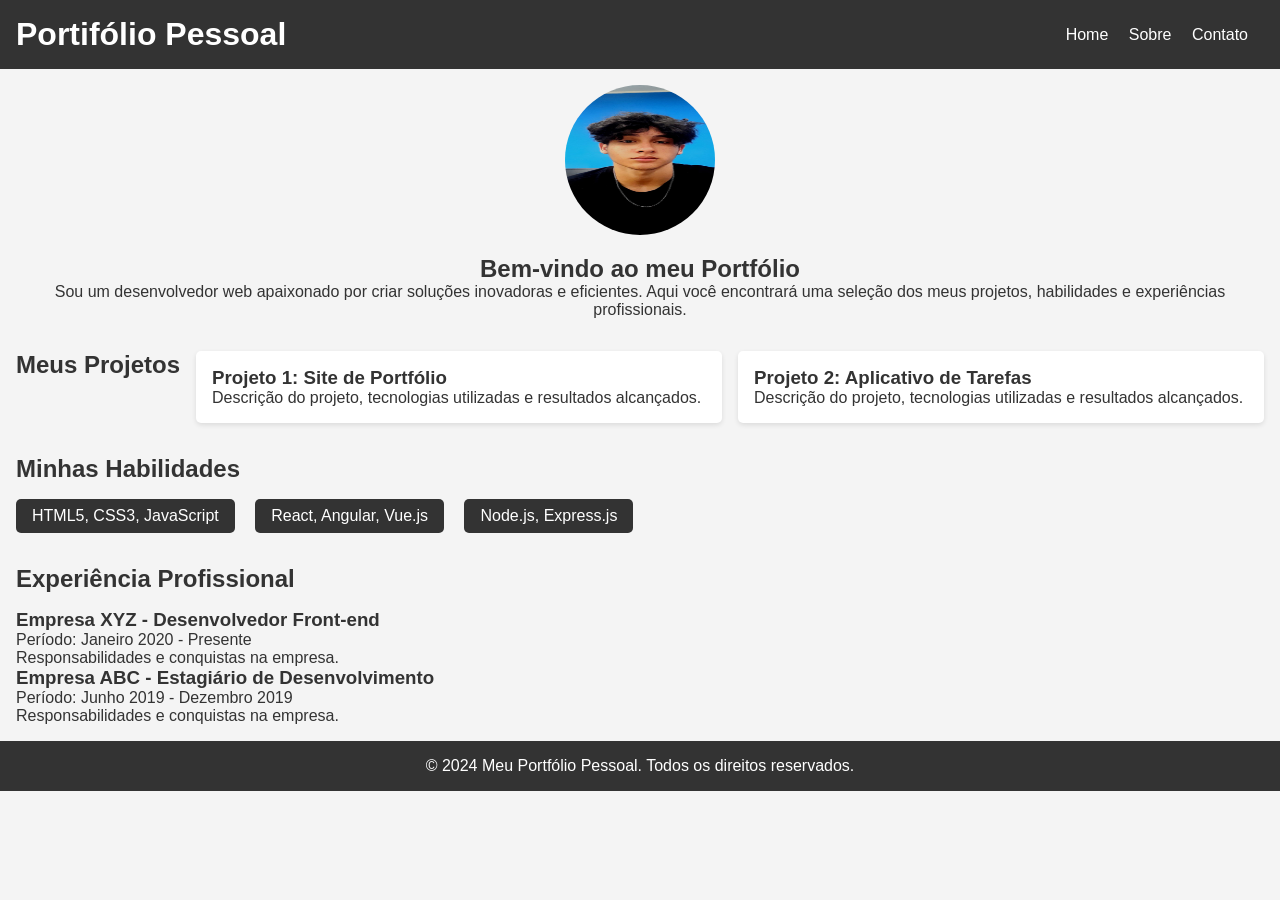
==== html/portfolp.html @ 8ee8bf92 "Initial commit" ====
<!DOCTYPE html>
<html lang="pt-br">
<head>
    <meta charset="UTF-8">
    <meta name="viewport" content="width=device-width, initial-scale=1.0">
    <title>Portifólio Pessoal</title>
    <link rel="stylesheet" href="/css/portfolp.css">
</head>
<body>
    <header>
        <h1>Portifólio Pessoal</h1>
        <nav>
            <ul>
                <li><a href="/index.html">Home</a></li>
                <li><a href="/sobre.html">Sobre</a></li>
                <li><a href="/contato.html">Contato</a></li>
            </ul>
        </nav>
    </header>

    <main>
        <section class="introducao">
            <img src="/media/imgs/perfil1.jpeg" alt="Professional profile photo of a developer in a modern office environment, presenting a confident and approachable demeanor">
            <h2>Bem-vindo ao meu Portfólio</h2>
            <p>Sou um desenvolvedor web apaixonado por criar soluções inovadoras e eficientes. Aqui você encontrará uma seleção dos meus projetos, habilidades e experiências profissionais.</p>
        </section>
        <section class="projetos">
            <h2>Meus Projetos</h2>
            <div class="projeto">
                <h3>Projeto 1: Site de Portfólio</h3>
                <p>Descrição do projeto, tecnologias utilizadas e resultados alcançados.</p>
            </div>
            <div class="projeto">
                <h3>Projeto 2: Aplicativo de Tarefas</h3>
                <p>Descrição do projeto, tecnologias utilizadas e resultados alcançados.</p>
            </div>
            <!-- Adicione mais projetos conforme necessário -->
        </section>

        <section class="habilidades">
            <h2>Minhas Habilidades</h2>
            <ul>
                <li>HTML5, CSS3, JavaScript</li>
                <li>React, Angular, Vue.js</li>
                <li>Node.js, Express.js</li>
                <!-- Adicione mais habilidades conforme necessário -->
            </ul>
        </section>

        <section class="experiencia">
            <h2>Experiência Profissional</h2>
            <div class="experiencia-item">
                <h3>Empresa XYZ - Desenvolvedor Front-end</h3>
                <p>Período: Janeiro 2020 - Presente</p>
                <p>Responsabilidades e conquistas na empresa.</p>
            </div>
            <div class="experiencia-item">
                <h3>Empresa ABC - Estagiário de Desenvolvimento</h3>
                <p>Período: Junho 2019 - Dezembro 2019</p>
                <p>Responsabilidades e conquistas na empresa.</p>

            <!-- Adicione mais experiências conforme necessário -->
        </section>
    </main>

    <footer>
        <p>&copy; 2024 Meu Portfólio Pessoal. Todos os direitos reservados.</p>
    </footer>
    <script src="/js/portfolp.js"></script>
</body>
</html>
---- css/portfolp.css ----
*{
    margin: 0;
    padding: 0;
    box-sizing: border-box;
    font-family: Arial, sans-serif;
}

body {
    background-color: #f4f4f4;
    color: #333;
}

/* Header */

header {
    background-color: #333;
    color: #fff;
    padding: 1rem;
    display: flex;
    justify-content: space-between;
    align-items: center;
}

header h1 {
    margin: 0;
}

nav ul {
    list-style: none;
    padding: 0;
}

nav ul li {
    display: inline;
    margin-right: 1rem;
}

nav ul li a {
    color: #fff;
    text-decoration: none;
}

nav ul li a:hover {
    text-decoration: underline;
}

/* Main Content */

main {
    padding: 1rem;
}

footer {
    background-color: #333;
    color: #fff;
    text-align: center;
    padding: 1rem;
}

main .introducao {
    text-align: center;
    margin-bottom: 2rem;
}

main .introducao img {
    width: 150px;
    height: 150px;
    border-radius: 50%;
    margin-bottom: 1rem;
}

main .projetos {
    display: flex;
    flex-wrap: wrap;
    gap: 1rem;
}

main .projetos .projeto {
    background-color: #fff;
    padding: 1rem;
    border-radius: 5px;
    box-shadow: 0 2px 5px rgba(0, 0, 0, 0.1);
    flex: 1 1 calc(33.333% - 2rem);
}

main .projetos .projeto h3 {
    margin-top: 0;
}

main .projetos .projeto p {
    margin-bottom: 0;
}

main .projetos .projeto a {
    display: inline-block;
    margin-top: 1rem;
    color: #333;
    text-decoration: none;
    border: 1px solid #333;
    padding: 0.5rem 1rem;
    border-radius: 5px;
}

main .projetos .projeto a:hover {
    background-color: #333;
    color: #fff;
}

.habilidades {
    margin-top: 2rem;
}

.habilidades h2 {
    margin-bottom: 1rem;
}

.habilidades ul {
    list-style: none;
    padding: 0;
}

.habilidades ul li {
    display: inline-block;
    margin-right: 1rem;
    background-color: #333;
    color: #fff;
    padding: 0.5rem 1rem;
    border-radius: 5px;
}

.habilidades ul li:hover {
    background-color: #555;
}

.experiencia {
    margin-top: 2rem;
}

.experiencia h2 {
    margin-bottom: 1rem;
}
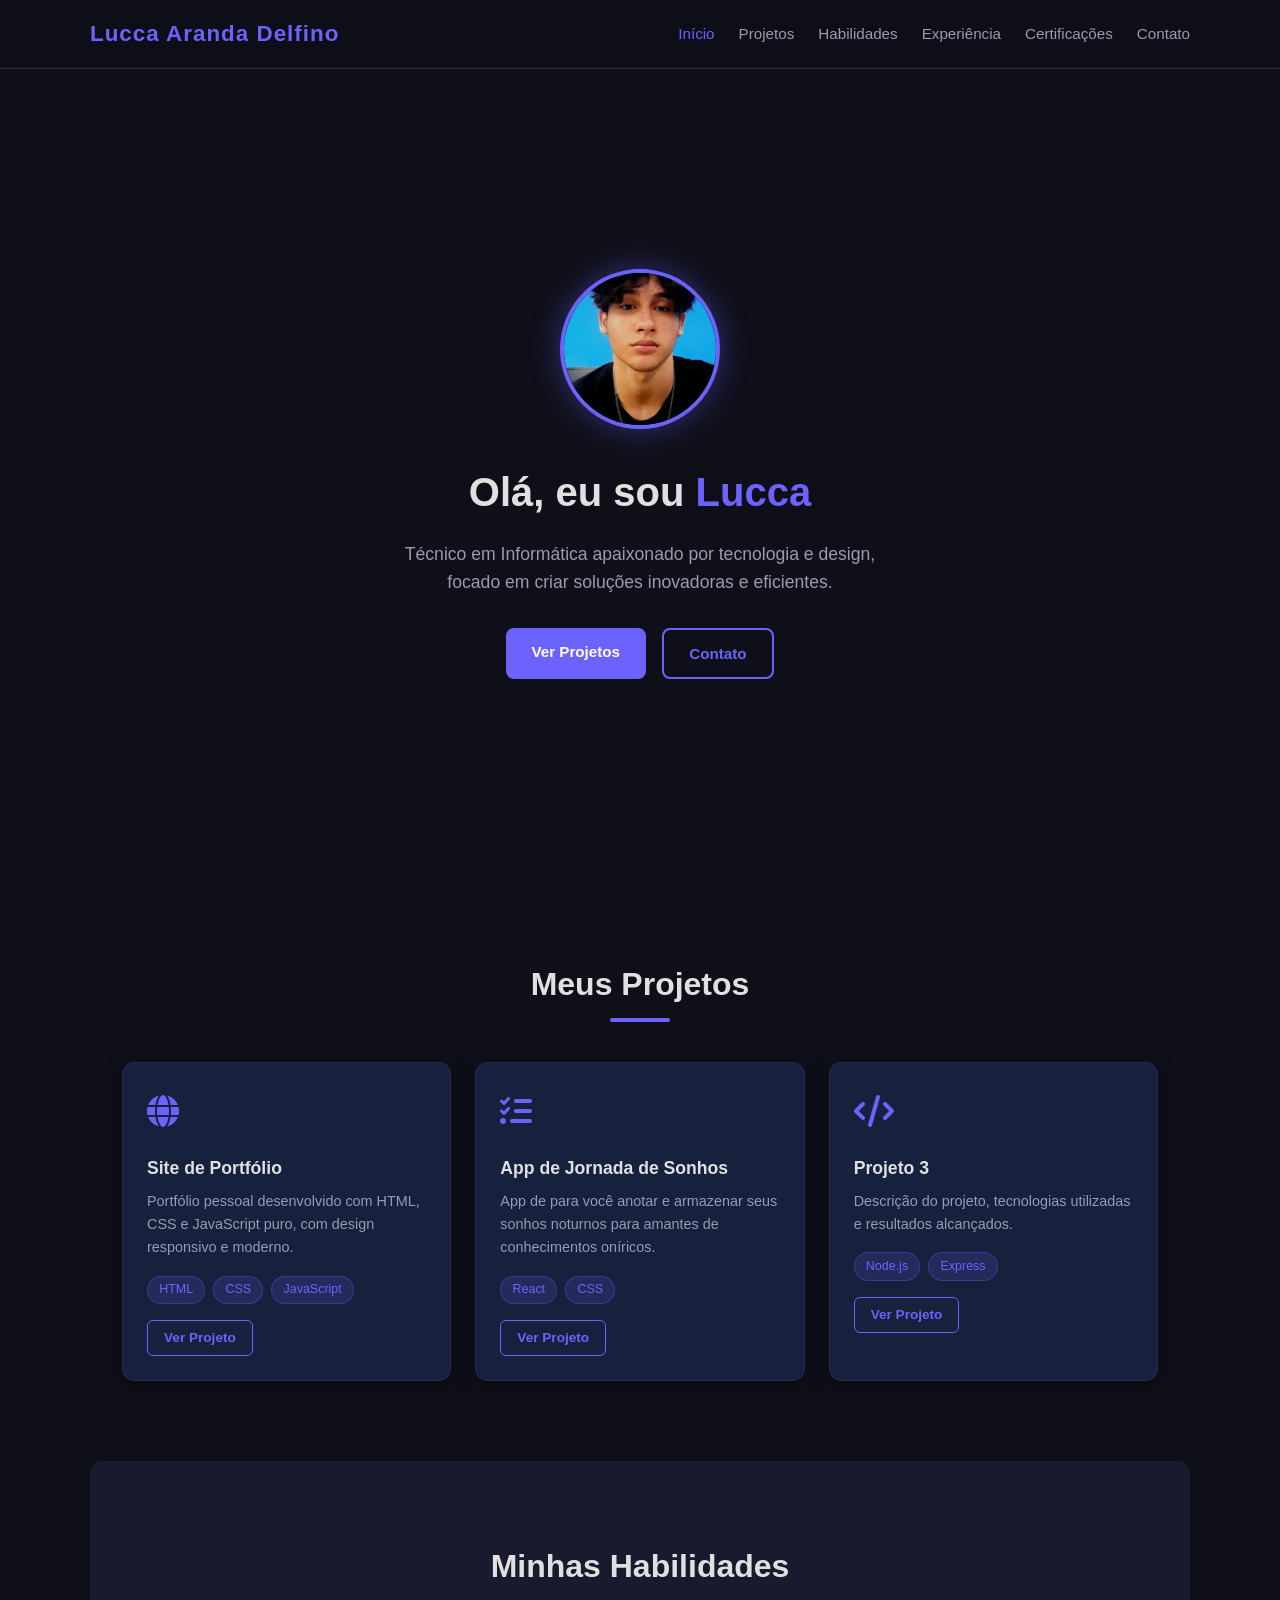
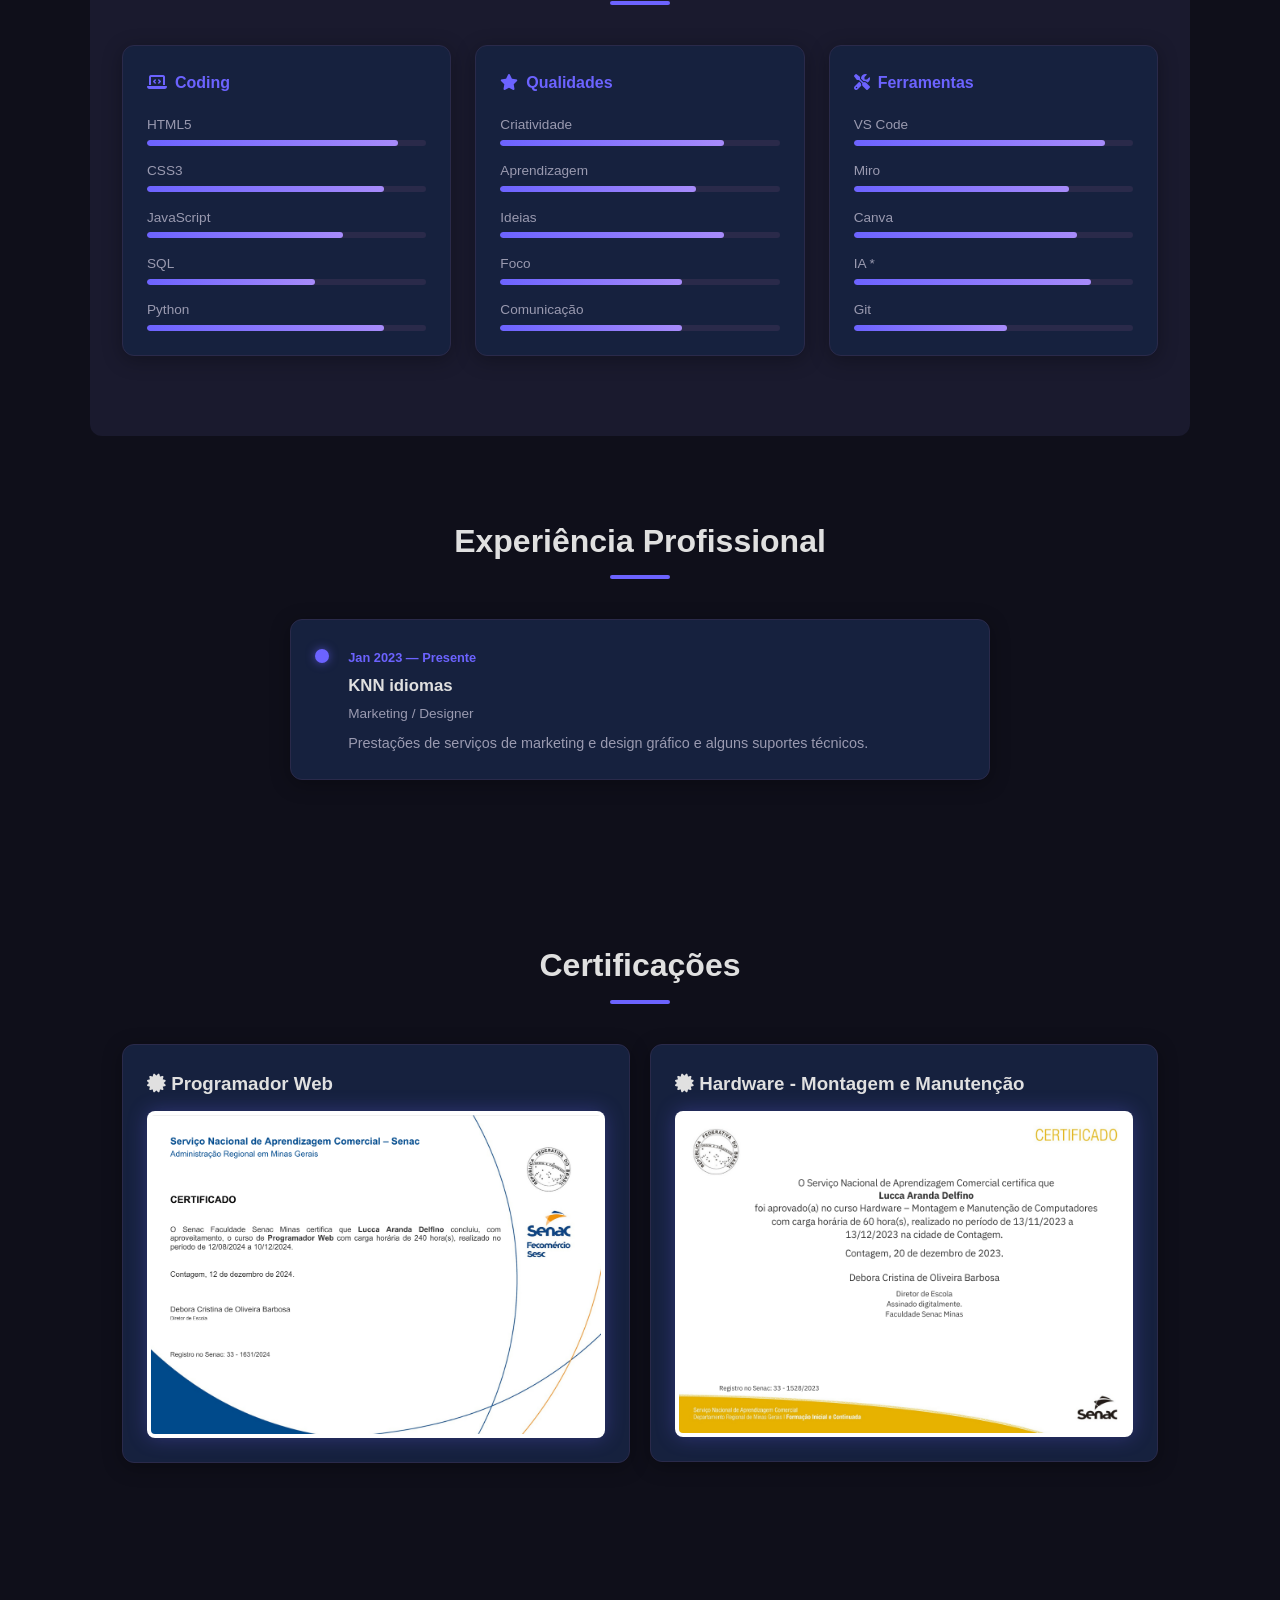
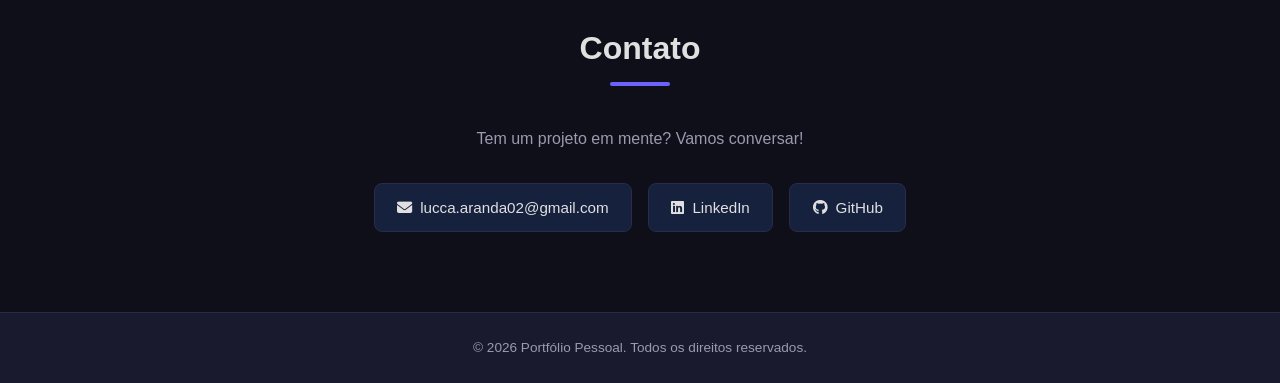
==== commit 5b1322ab: "Atualiza portfolio, certificados e README" ====
--- a/html/portfolp.html
+++ b/html/portfolp.html
@@ -3,69 +3,158 @@
 <head>
     <meta charset="UTF-8">
     <meta name="viewport" content="width=device-width, initial-scale=1.0">
-    <title>Portifólio Pessoal</title>
-    <link rel="stylesheet" href="/css/portfolp.css">
+    <title>Portfólio Pessoal</title>
+    <link rel="stylesheet" href="../css/portfolp.css">
+    <link rel="stylesheet" href="https://cdnjs.cloudflare.com/ajax/libs/font-awesome/6.5.0/css/all.min.css">
 </head>
 <body>
     <header>
-        <h1>Portifólio Pessoal</h1>
-        <nav>
-            <ul>
-                <li><a href="/index.html">Home</a></li>
-                <li><a href="/sobre.html">Sobre</a></li>
-                <li><a href="/contato.html">Contato</a></li>
-            </ul>
-        </nav>
+        <div class="header-inner">
+            <span class="logo">Lucca Aranda Delfino</span>
+            <button class="menu-toggle" aria-label="Abrir menu">
+                <span></span><span></span><span></span>
+            </button>
+            <nav id="nav">
+                <ul>
+                    <li><a href="#inicio">Início</a></li>
+                    <li><a href="#projetos">Projetos</a></li>
+                    <li><a href="#habilidades">Habilidades</a></li>
+                    <li><a href="#experiencia">Experiência</a></li>
+                    <li><a href="#certificacoes">Certificações</a></li>
+                    <li><a href="#contato">Contato</a></li>
+                </ul>
+            </nav>
+        </div>
     </header>
 
     <main>
-        <section class="introducao">
-            <img src="/media/imgs/perfil1.jpeg" alt="Professional profile photo of a developer in a modern office environment, presenting a confident and approachable demeanor">
-            <h2>Bem-vindo ao meu Portfólio</h2>
-            <p>Sou um desenvolvedor web apaixonado por criar soluções inovadoras e eficientes. Aqui você encontrará uma seleção dos meus projetos, habilidades e experiências profissionais.</p>
-        </section>
-        <section class="projetos">
-            <h2>Meus Projetos</h2>
-            <div class="projeto">
-                <h3>Projeto 1: Site de Portfólio</h3>
-                <p>Descrição do projeto, tecnologias utilizadas e resultados alcançados.</p>
+        <section class="introducao" id="inicio">
+            <div class="intro-content">
+                <img src="../media/imgs/perfil1.jpeg" alt="Foto de perfil">
+                <h1>Olá, eu sou <span class="destaque">Lucca</span></h1>
+                <p class="subtitulo">Técnico em Informática apaixonado por tecnologia e design, focado em criar soluções inovadoras e eficientes.</p>
+                <div class="intro-btns">
+                    <a href="#projetos" class="btn btn-primary">Ver Projetos</a>
+                    <a href="#contato" class="btn btn-outline">Contato</a>
+                </div>
             </div>
-            <div class="projeto">
-                <h3>Projeto 2: Aplicativo de Tarefas</h3>
-                <p>Descrição do projeto, tecnologias utilizadas e resultados alcançados.</p>
-            </div>
-            <!-- Adicione mais projetos conforme necessário -->
         </section>
 
-        <section class="habilidades">
-            <h2>Minhas Habilidades</h2>
-            <ul>
-                <li>HTML5, CSS3, JavaScript</li>
-                <li>React, Angular, Vue.js</li>
-                <li>Node.js, Express.js</li>
-                <!-- Adicione mais habilidades conforme necessário -->
-            </ul>
+        <section class="projetos" id="projetos">
+            <h2 class="section-title">Meus Projetos</h2>
+            <div class="projetos-grid">
+                <div class="projeto card">
+                    <div class="projeto-icon"><i class="fas fa-globe"></i></div>
+                    <h3>Site de Portfólio</h3>
+                    <p>Portfólio pessoal desenvolvido com HTML, CSS e JavaScript puro, com design responsivo e moderno.</p>
+                    <div class="projeto-tags">
+                        <span>HTML</span><span>CSS</span><span>JavaScript</span>
+                    </div>
+                    <a href="#" class="btn btn-sm">Ver Projeto</a>
+                </div>
+                <div class="projeto card">
+                    <div class="projeto-icon"><i class="fas fa-tasks"></i></div>
+                    <h3>App de Jornada de Sonhos</h3>
+                    <p>App de para você anotar e armazenar seus sonhos noturnos para amantes de conhecimentos oníricos.</p>
+                    <div class="projeto-tags">
+                        <span>React</span><span>CSS</span>
+                    </div>
+                    <a href="https://3000-i5f0u5xpba576burtj820-b237eb32.sandbox.novita.ai/" class="btn btn-sm">Ver Projeto</a>
+                </div>
+                <div class="projeto card">
+                    <div class="projeto-icon"><i class="fas fa-code"></i></div>
+                    <h3>Projeto 3</h3>
+                    <p>Descrição do projeto, tecnologias utilizadas e resultados alcançados.</p>
+                    <div class="projeto-tags">
+                        <span>Node.js</span><span>Express</span>
+                    </div>
+                    <a href="#" class="btn btn-sm">Ver Projeto</a>
+                </div>
+            </div>
         </section>
 
-        <section class="experiencia">
-            <h2>Experiência Profissional</h2>
-            <div class="experiencia-item">
-                <h3>Empresa XYZ - Desenvolvedor Front-end</h3>
-                <p>Período: Janeiro 2020 - Presente</p>
-                <p>Responsabilidades e conquistas na empresa.</p>
+        <section class="habilidades" id="habilidades">
+            <h2 class="section-title">Minhas Habilidades</h2>
+            <div class="habilidades-grid">
+                <div class="habilidade-grupo card">
+                    <h3><i class="fas fa-laptop-code"></i> Coding</h3>
+                    <ul>
+                        <li><span>HTML5</span><div class="barra"><div class="barra-fill" data-nivel="90"></div></div></li>
+                        <li><span>CSS3</span><div class="barra"><div class="barra-fill" data-nivel="85"></div></div></li>
+                        <li><span>JavaScript</span><div class="barra"><div class="barra-fill" data-nivel="70"></div></div></li>
+                        <li><span>SQL</span><div class="barra"><div class="barra-fill" data-nivel="60"></div></div></li>
+                        <li><span>Python</span><div class="barra"><div class="barra-fill" data-nivel="85"></div></div></li>
+                    </ul>
+                </div>
+                <div class="habilidade-grupo card">
+                    <h3><i class="fas fa-star"></i> Qualidades</h3>
+                    <ul>
+                        <li><span>Criatividade</span><div class="barra"><div class="barra-fill" data-nivel="80"></div></div></li>
+                        <li><span>Aprendizagem</span><div class="barra"><div class="barra-fill" data-nivel="70"></div></div></li>
+                        <li><span>Ideias</span><div class="barra"><div class="barra-fill" data-nivel="80"></div></div></li>
+                        <li><span>Foco</span><div class="barra"><div class="barra-fill" data-nivel="65"></div></div></li>
+                        <li><span>Comunicação</span><div class="barra"><div class="barra-fill" data-nivel="65"></div></div></li>
+                    </ul>
+                </div>
+                <div class="habilidade-grupo card">
+                    <h3><i class="fas fa-tools"></i> Ferramentas</h3>
+                    <ul>
+                        <li><span>VS Code</span><div class="barra"><div class="barra-fill" data-nivel="90"></div></div></li>
+                        <li><span>Miro</span><div class="barra"><div class="barra-fill" data-nivel="77"></div></div></li>
+                        <li><span>Canva</span><div class="barra"><div class="barra-fill" data-nivel="80"></div></div></li>
+                        <li><span>IA *</span><div class="barra"><div class="barra-fill" data-nivel="85"></div></div></li>
+                        <li><span>Git</span><div class="barra"><div class="barra-fill" data-nivel="55"></div></div></li>
+                    </ul>
+                </div>
             </div>
-            <div class="experiencia-item">
-                <h3>Empresa ABC - Estagiário de Desenvolvimento</h3>
-                <p>Período: Junho 2019 - Dezembro 2019</p>
-                <p>Responsabilidades e conquistas na empresa.</p>
+        </section>
 
-            <!-- Adicione mais experiências conforme necessário -->
+        <section class="experiencia" id="experiencia">
+            <h2 class="section-title">Experiência Profissional</h2>
+            <div class="timeline">
+                <div class="timeline-item card">
+                    <div class="timeline-dot"></div>
+                    <div class="timeline-info">
+                        <span class="timeline-periodo">Jan 2023 — Presente</span>
+                        <h3>KNN idiomas</h3>
+                        <p class="timeline-cargo">Marketing / Designer</p>
+                        <p>Prestações de serviços de marketing e design gráfico e alguns suportes técnicos.</p>
+                    </div>
+                </div>
+            </div>
+        </section>
+
+        <section class="certificacoes" id="certificacoes">
+            <h2 class="section-title">Certificações</h2>
+            <div class="certificações-list">
+                <div class="certificação card">
+                    <h3><i class="fas fa-certificate"></i> Programador Web</h3>
+                    <img src="../media/imgs/Program.png" alt="Certificação 1" class="certificacao-img">
+                </div>
+                <div class="certificação card">
+                    <h3><i class="fas fa-certificate"></i> Hardware - Montagem e Manutenção</h3>
+                    <img src="../media/imgs/HS.png" alt="Certificação 2" class="certificacao-img">
+                </div>
+            </div>
+        </section>
+
+        <section class="contato" id="contato">
+            <h2 class="section-title">Contato</h2>
+            <div class="contato-wrapper">
+                <p>Tem um projeto em mente? Vamos conversar!</p>
+                <div class="contato-links">
+                    <a href="https://mail.google.com" class="contato-item"><i class="fas fa-envelope"></i> lucca.aranda02@gmail.com</a>
+                    <a href="https://www.linkedin.com/in/lucca-delfino-66b425368/" target="_blank" class="contato-item"><i class="fab fa-linkedin"></i> LinkedIn</a>
+                    <a href="https://github.com/Lucc131" target="_blank" class="contato-item"><i class="fab fa-github"></i> GitHub</a>
+                </div>
+            </div>
         </section>
     </main>
 
     <footer>
-        <p>&copy; 2024 Meu Portfólio Pessoal. Todos os direitos reservados.</p>
+        <p>&copy; 2026 Portfólio Pessoal. Todos os direitos reservados.</p>
     </footer>
-    <script src="/js/portfolp.js"></script>
+    <script src="../js/portfolp.js"></script>
 </body>
-</html>+</html>
+
--- a/css/portfolp.css
+++ b/css/portfolp.css
@@ -1,141 +1,612 @@
-*{
+* {
     margin: 0;
     padding: 0;
     box-sizing: border-box;
-    font-family: Arial, sans-serif;
+}
+
+:root {
+    --cor-primaria: #6c63ff;
+    --cor-secundaria: #f50057;
+    --cor-bg: #0f0f1a;
+    --cor-bg2: #1a1a2e;
+    --cor-card: #16213e;
+    --cor-texto: #e0e0e0;
+    --cor-texto-suave: #9a9ab0;
+    --cor-borda: #2a2a4a;
+    --raio: 12px;
+    --sombra: 0 4px 20px rgba(0, 0, 0, 0.3);
+}
+
+html {
+    scroll-behavior: smooth;
 }
 
 body {
-    background-color: #f4f4f4;
-    color: #333;
-}
-
-/* Header */
+    background-color: var(--cor-bg);
+    color: var(--cor-texto);
+    font-family: 'Segoe UI', Arial, sans-serif;
+    line-height: 1.6;
+}
+
+/* ===== HEADER ===== */
 
 header {
-    background-color: #333;
-    color: #fff;
-    padding: 1rem;
+    background-color: rgba(15, 15, 26, 0.95);
+    backdrop-filter: blur(10px);
+    border-bottom: 1px solid var(--cor-borda);
+    padding: 1rem 2rem;
+    position: sticky;
+    top: 0;
+    z-index: 100;
+}
+
+.header-inner {
+    max-width: 1100px;
+    margin: 0 auto;
     display: flex;
     justify-content: space-between;
     align-items: center;
 }
 
-header h1 {
-    margin: 0;
+.logo {
+    font-size: 1.4rem;
+    font-weight: 700;
+    color: var(--cor-primaria);
+    letter-spacing: 1px;
 }
 
 nav ul {
     list-style: none;
-    padding: 0;
-}
-
-nav ul li {
-    display: inline;
-    margin-right: 1rem;
+    display: flex;
+    gap: 1.5rem;
 }
 
 nav ul li a {
+    color: var(--cor-texto-suave);
+    text-decoration: none;
+    font-size: 0.95rem;
+    transition: color 0.2s;
+}
+
+nav ul li a:hover,
+nav ul li a.ativo {
+    color: var(--cor-primaria);
+}
+
+.menu-toggle {
+    display: none;
+    flex-direction: column;
+    gap: 5px;
+    background: none;
+    border: none;
+    cursor: pointer;
+    padding: 4px;
+}
+
+.menu-toggle span {
+    display: block;
+    width: 24px;
+    height: 2px;
+    background-color: var(--cor-texto);
+    transition: all 0.3s;
+}
+
+/* ===== MAIN ===== */
+
+main {
+    max-width: 1100px;
+    margin: 0 auto;
+    padding: 0 2rem;
+}
+
+.section-title {
+    font-size: 2rem;
+    font-weight: 700;
+    margin-bottom: 2.5rem;
+    text-align: center;
+    position: relative;
+}
+
+.section-title::after {
+    content: '';
+    display: block;
+    width: 60px;
+    height: 4px;
+    background: var(--cor-primaria);
+    border-radius: 2px;
+    margin: 0.5rem auto 0;
+}
+
+/* ===== CARD BASE ===== */
+
+.card {
+    background-color: var(--cor-card);
+    border: 1px solid var(--cor-borda);
+    border-radius: var(--raio);
+    padding: 1.5rem;
+    box-shadow: var(--sombra);
+    transition: transform 0.25s, box-shadow 0.25s;
+}
+
+.card:hover {
+    transform: translateY(-4px);
+    box-shadow: 0 8px 30px rgba(108, 99, 255, 0.2);
+}
+
+/* ===== BOTÕES ===== */
+
+.btn {
+    display: inline-block;
+    padding: 0.7rem 1.6rem;
+    border-radius: 8px;
+    font-weight: 600;
+    text-decoration: none;
+    transition: all 0.25s;
+    font-size: 0.95rem;
+    cursor: pointer;
+    border: none;
+}
+
+.btn-primary {
+    background-color: var(--cor-primaria);
     color: #fff;
+}
+
+.btn-primary:hover {
+    background-color: #5750e0;
+}
+
+.btn-outline {
+    background: transparent;
+    color: var(--cor-primaria);
+    border: 2px solid var(--cor-primaria);
+}
+
+.btn-outline:hover {
+    background-color: var(--cor-primaria);
+    color: #fff;
+}
+
+.btn-sm {
+    padding: 0.4rem 1rem;
+    font-size: 0.85rem;
+    background-color: transparent;
+    color: var(--cor-primaria);
+    border: 1px solid var(--cor-primaria);
+    border-radius: 6px;
+    margin-top: 1rem;
+}
+
+.btn-sm:hover {
+    background-color: var(--cor-primaria);
+    color: #fff;
+}
+
+/* ===== INTRODUÇÃO ===== */
+
+.introducao {
+    min-height: 90vh;
+    display: flex;
+    align-items: center;
+    justify-content: center;
+    padding: 4rem 0;
+}
+
+.intro-content {
+    text-align: center;
+    animation: fadeInUp 0.8s ease;
+}
+
+.intro-content img {
+    width: 160px;
+    height: 160px;
+    border-radius: 50%;
+    object-fit: cover;
+    border: 4px solid var(--cor-primaria);
+    margin-bottom: 1.5rem;
+    box-shadow: 0 0 30px rgba(108, 99, 255, 0.4);
+}
+
+.intro-content h1 {
+    font-size: 2.5rem;
+    margin-bottom: 1rem;
+}
+
+.destaque {
+    color: var(--cor-primaria);
+}
+
+.subtitulo {
+    font-size: 1.1rem;
+    color: var(--cor-texto-suave);
+    max-width: 500px;
+    margin: 0 auto 2rem;
+}
+
+.intro-btns {
+    display: flex;
+    gap: 1rem;
+    justify-content: center;
+    flex-wrap: wrap;
+}
+
+/* ===== PROJETOS ===== */
+
+.projetos {
+    padding: 5rem 0;
+}
+
+.projetos-grid {
+    display: grid;
+    grid-template-columns: repeat(auto-fit, minmax(280px, 1fr));
+    gap: 1.5rem;
+}
+
+.projeto-icon {
+    font-size: 2rem;
+    color: var(--cor-primaria);
+    margin-bottom: 1rem;
+}
+
+.projeto h3 {
+    margin-bottom: 0.5rem;
+    font-size: 1.1rem;
+}
+
+.projeto p {
+    color: var(--cor-texto-suave);
+    font-size: 0.9rem;
+}
+
+.projeto-tags {
+    display: flex;
+    flex-wrap: wrap;
+    gap: 0.5rem;
+    margin-top: 1rem;
+}
+
+.projeto-tags span {
+    background-color: rgba(108, 99, 255, 0.15);
+    color: var(--cor-primaria);
+    border: 1px solid rgba(108, 99, 255, 0.3);
+    padding: 0.2rem 0.7rem;
+    border-radius: 20px;
+    font-size: 0.78rem;
+}
+
+/* ===== HABILIDADES ===== */
+
+.habilidades {
+    padding: 5rem 0;
+    background-color: var(--cor-bg2);
+    border-radius: var(--raio);
+    padding-left: 2rem;
+    padding-right: 2rem;
+    margin: 0 -2rem;
+}
+
+.habilidades-grid {
+    display: grid;
+    grid-template-columns: repeat(auto-fit, minmax(260px, 1fr));
+    gap: 1.5rem;
+}
+
+.habilidade-grupo h3 {
+    margin-bottom: 1.2rem;
+    color: var(--cor-primaria);
+    font-size: 1rem;
+    display: flex;
+    align-items: center;
+    gap: 0.5rem;
+}
+
+.habilidade-grupo ul {
+    list-style: none;
+    display: flex;
+    flex-direction: column;
+    gap: 0.9rem;
+}
+
+.habilidade-grupo ul li {
+    display: flex;
+    flex-direction: column;
+    gap: 4px;
+}
+
+.habilidade-grupo ul li span {
+    font-size: 0.85rem;
+    color: var(--cor-texto-suave);
+}
+
+.barra {
+    background-color: var(--cor-borda);
+    border-radius: 20px;
+    height: 6px;
+    overflow: hidden;
+}
+
+.barra-fill {
+    height: 100%;
+    background: linear-gradient(90deg, var(--cor-primaria), #a78bfa);
+    border-radius: 20px;
+    width: 0%;
+    transition: width 1.2s ease;
+}
+
+/* ===== EXPERIÊNCIA ===== */
+
+.experiencia {
+    padding: 5rem 0;
+}
+
+.timeline {
+    display: flex;
+    flex-direction: column;
+    gap: 1.5rem;
+    max-width: 700px;
+    margin: 0 auto;
+}
+
+.timeline-item {
+    display: flex;
+    gap: 1.2rem;
+    align-items: flex-start;
+}
+
+.timeline-dot {
+    min-width: 14px;
+    height: 14px;
+    background-color: var(--cor-primaria);
+    border-radius: 50%;
+    margin-top: 5px;
+    box-shadow: 0 0 10px rgba(108, 99, 255, 0.6);
+}
+
+.timeline-periodo {
+    font-size: 0.8rem;
+    color: var(--cor-primaria);
+    font-weight: 600;
+}
+
+.timeline-info h3 {
+    font-size: 1.05rem;
+    margin: 0.2rem 0;
+}
+
+.timeline-cargo {
+    font-size: 0.85rem;
+    color: var(--cor-texto-suave);
+    margin-bottom: 0.5rem;
+}
+
+.timeline-info p:last-child {
+    font-size: 0.9rem;
+    color: var(--cor-texto-suave);
+}
+
+/* ===== CONTATO ===== */
+
+.contato {
+    padding: 5rem 0;
+    text-align: center;
+}
+
+.contato-wrapper p {
+    color: var(--cor-texto-suave);
+    margin-bottom: 2rem;
+    font-size: 1rem;
+}
+
+.contato-links {
+    display: flex;
+    flex-wrap: wrap;
+    justify-content: center;
+    gap: 1rem;
+}
+
+.contato-item {
+    display: flex;
+    align-items: center;
+    gap: 0.5rem;
+    color: var(--cor-texto);
     text-decoration: none;
-}
-
-nav ul li a:hover {
-    text-decoration: underline;
-}
-
-/* Main Content */
-
-main {
+    background-color: var(--cor-card);
+    border: 1px solid var(--cor-borda);
+    padding: 0.7rem 1.4rem;
+    border-radius: 8px;
+    font-size: 0.95rem;
+    transition: all 0.25s;
+}
+
+.contato-item:hover {
+    border-color: var(--cor-primaria);
+    color: var(--cor-primaria);
+    transform: translateY(-2px);
+}
+
+/* ===== FOOTER ===== */
+
+footer {
+    background-color: var(--cor-bg2);
+    border-top: 1px solid var(--cor-borda);
+    text-align: center;
+    padding: 1.5rem;
+    color: var(--cor-texto-suave);
+    font-size: 0.85rem;
+}
+
+/* ===== ANIMAÇÕES ===== */
+
+@keyframes fadeInUp {
+    from {
+        opacity: 0;
+        transform: translateY(30px);
+    }
+    to {
+        opacity: 1;
+        transform: translateY(0);
+    }
+}
+
+.fade-in {
+    opacity: 0;
+    transform: translateY(20px);
+    transition: opacity 0.6s ease, transform 0.6s ease;
+}
+
+.fade-in.visivel {
+    opacity: 1;
+    transform: translateY(0);
+}
+
+/* ===== RESPONSIVIDADE ===== */
+
+@media (max-width: 768px) {
+    header {
+        padding: 1rem;
+    }
+
+    .menu-toggle {
+        display: flex;
+    }
+
+    nav {
+        display: none;
+        position: absolute;
+        top: 100%;
+        left: 0;
+        right: 0;
+        background-color: var(--cor-bg2);
+        border-top: 1px solid var(--cor-borda);
+        padding: 1rem 2rem;
+    }
+
+    nav.aberto {
+        display: block;
+    }
+
+    nav ul {
+        flex-direction: column;
+        gap: 1rem;
+    }
+
+    .intro-content h1 {
+        font-size: 1.8rem;
+    }
+
+    main {
+        padding: 0 1rem;
+    }
+
+    .habilidades {
+        margin: 0 -1rem;
+        padding-left: 1rem;
+        padding-right: 1rem;
+    }
+
+    .projetos-grid,
+    .habilidades-grid {
+        grid-template-columns: 1fr;
+    }
+
+    .section-title {
+        font-size: 1.6rem;
+    }
+}
+
+.certificacao {
+    background-color: var(--cor-card);
+    border: 1px solid var(--cor-borda);
+    border-radius: var(--raio);
+    padding: 1.5rem;
+    box-shadow: var(--sombra);
+    transition: transform 0.25s, box-shadow 0.25s;
+}
+.certificacao:hover {
+    transform: translateY(-4px);
+    box-shadow: 0 8px 30px rgba(108, 99, 255, 0.2);
+}
+
+
+.certificacao-img {
+    width: 100%;
+    height: auto;
+    border-radius: 8px;
+    margin-top: 0.5rem;
+    box-shadow: 0 0 20px rgba(108, 99, 255, 0.3);
+}
+/* Ajustes de tamanho e espacamento dos certificados */
+.certificacoes {
+    padding: 5rem 0;
+}
+
+#certificacoes > div {
+    display: grid;
+    gap: 1.25rem;
+}
+
+#certificacoes .certificacao {
     padding: 1rem;
 }
 
-footer {
-    background-color: #333;
-    color: #fff;
-    text-align: center;
+#certificacoes .certificacao-img {
+    display: block;
+    width: min(100%, 700px);
+    max-height: 340px;
+    height: auto;
+    object-fit: contain;
+    margin: 0.75rem auto 0;
+    padding: 0.25rem;
+    background-color: #ffffff;
+}
+
+@media (max-width: 768px) {
+    #certificacoes .certificacao-img {
+        max-height: 220px;
+    }
+}
+
+/* Layout em grade para certificados lado a lado */
+#certificacoes > div {
+    grid-template-columns: repeat(2, minmax(0, 1fr));
+    align-items: start;
+}
+
+@media (max-width: 900px) {
+    #certificacoes > div {
+        grid-template-columns: 1fr;
+    }
+}
+
+/* Lightbox dos certificados */
+#certificacoes .certificacao-img {
+    cursor: zoom-in;
+}
+
+.cert-lightbox {
+    position: fixed;
+    inset: 0;
+    display: none;
+    align-items: center;
+    justify-content: center;
+    background: rgba(0, 0, 0, 0.78);
+    z-index: 1000;
     padding: 1rem;
 }
 
-main .introducao {
-    text-align: center;
-    margin-bottom: 2rem;
-}
-
-main .introducao img {
-    width: 150px;
-    height: 150px;
-    border-radius: 50%;
-    margin-bottom: 1rem;
-}
-
-main .projetos {
-    display: flex;
-    flex-wrap: wrap;
-    gap: 1rem;
-}
-
-main .projetos .projeto {
-    background-color: #fff;
-    padding: 1rem;
-    border-radius: 5px;
-    box-shadow: 0 2px 5px rgba(0, 0, 0, 0.1);
-    flex: 1 1 calc(33.333% - 2rem);
-}
-
-main .projetos .projeto h3 {
-    margin-top: 0;
-}
-
-main .projetos .projeto p {
-    margin-bottom: 0;
-}
-
-main .projetos .projeto a {
-    display: inline-block;
-    margin-top: 1rem;
-    color: #333;
-    text-decoration: none;
-    border: 1px solid #333;
-    padding: 0.5rem 1rem;
-    border-radius: 5px;
-}
-
-main .projetos .projeto a:hover {
-    background-color: #333;
-    color: #fff;
-}
-
-.habilidades {
-    margin-top: 2rem;
-}
-
-.habilidades h2 {
-    margin-bottom: 1rem;
-}
-
-.habilidades ul {
-    list-style: none;
-    padding: 0;
-}
-
-.habilidades ul li {
-    display: inline-block;
-    margin-right: 1rem;
-    background-color: #333;
-    color: #fff;
-    padding: 0.5rem 1rem;
-    border-radius: 5px;
-}
-
-.habilidades ul li:hover {
-    background-color: #555;
-}
-
-.experiencia {
-    margin-top: 2rem;
-}
-
-.experiencia h2 {
-    margin-bottom: 1rem;
-}
+.cert-lightbox.aberto {
+    display: flex;
+}
+
+.cert-lightbox img {
+    max-width: min(92vw, 1200px);
+    max-height: 90vh;
+    width: auto;
+    height: auto;
+    border-radius: 10px;
+    box-shadow: 0 18px 48px rgba(0, 0, 0, 0.45);
+}
+
+body.lightbox-open {
+    overflow: hidden;
+}
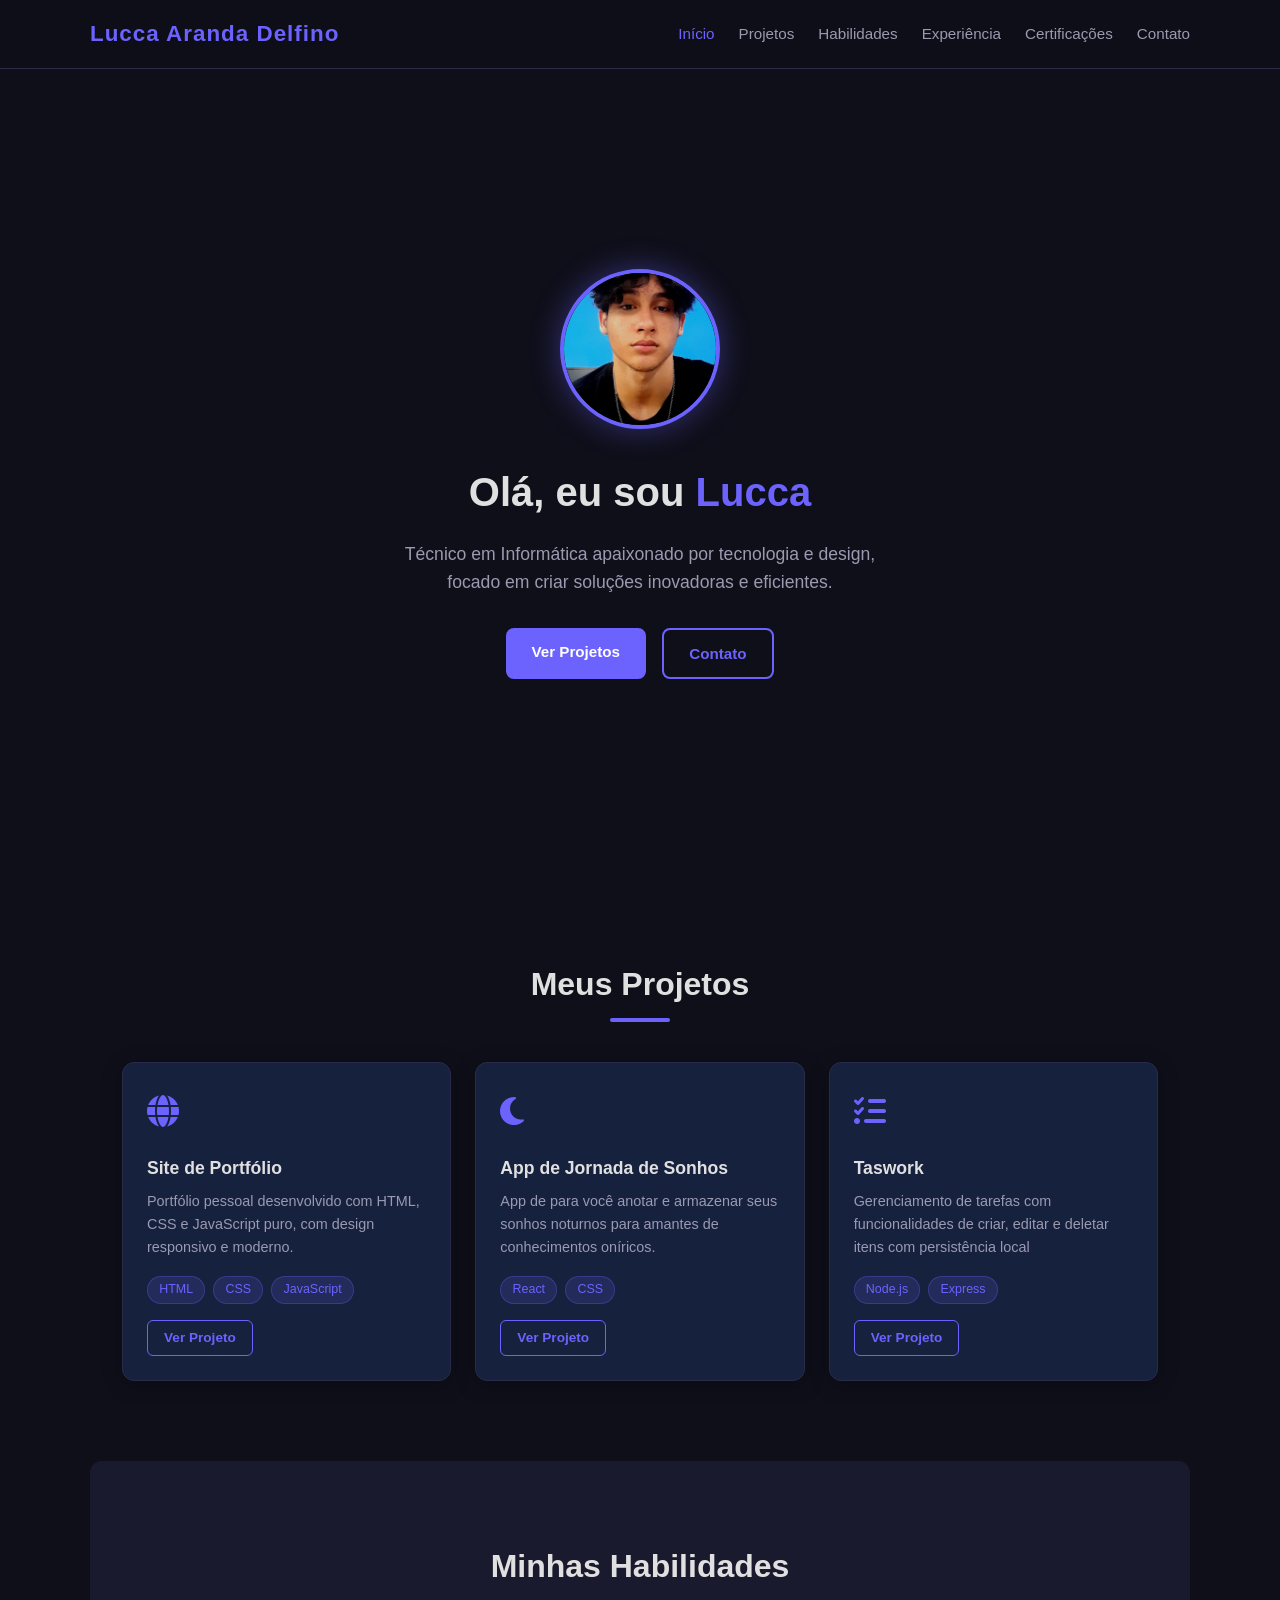
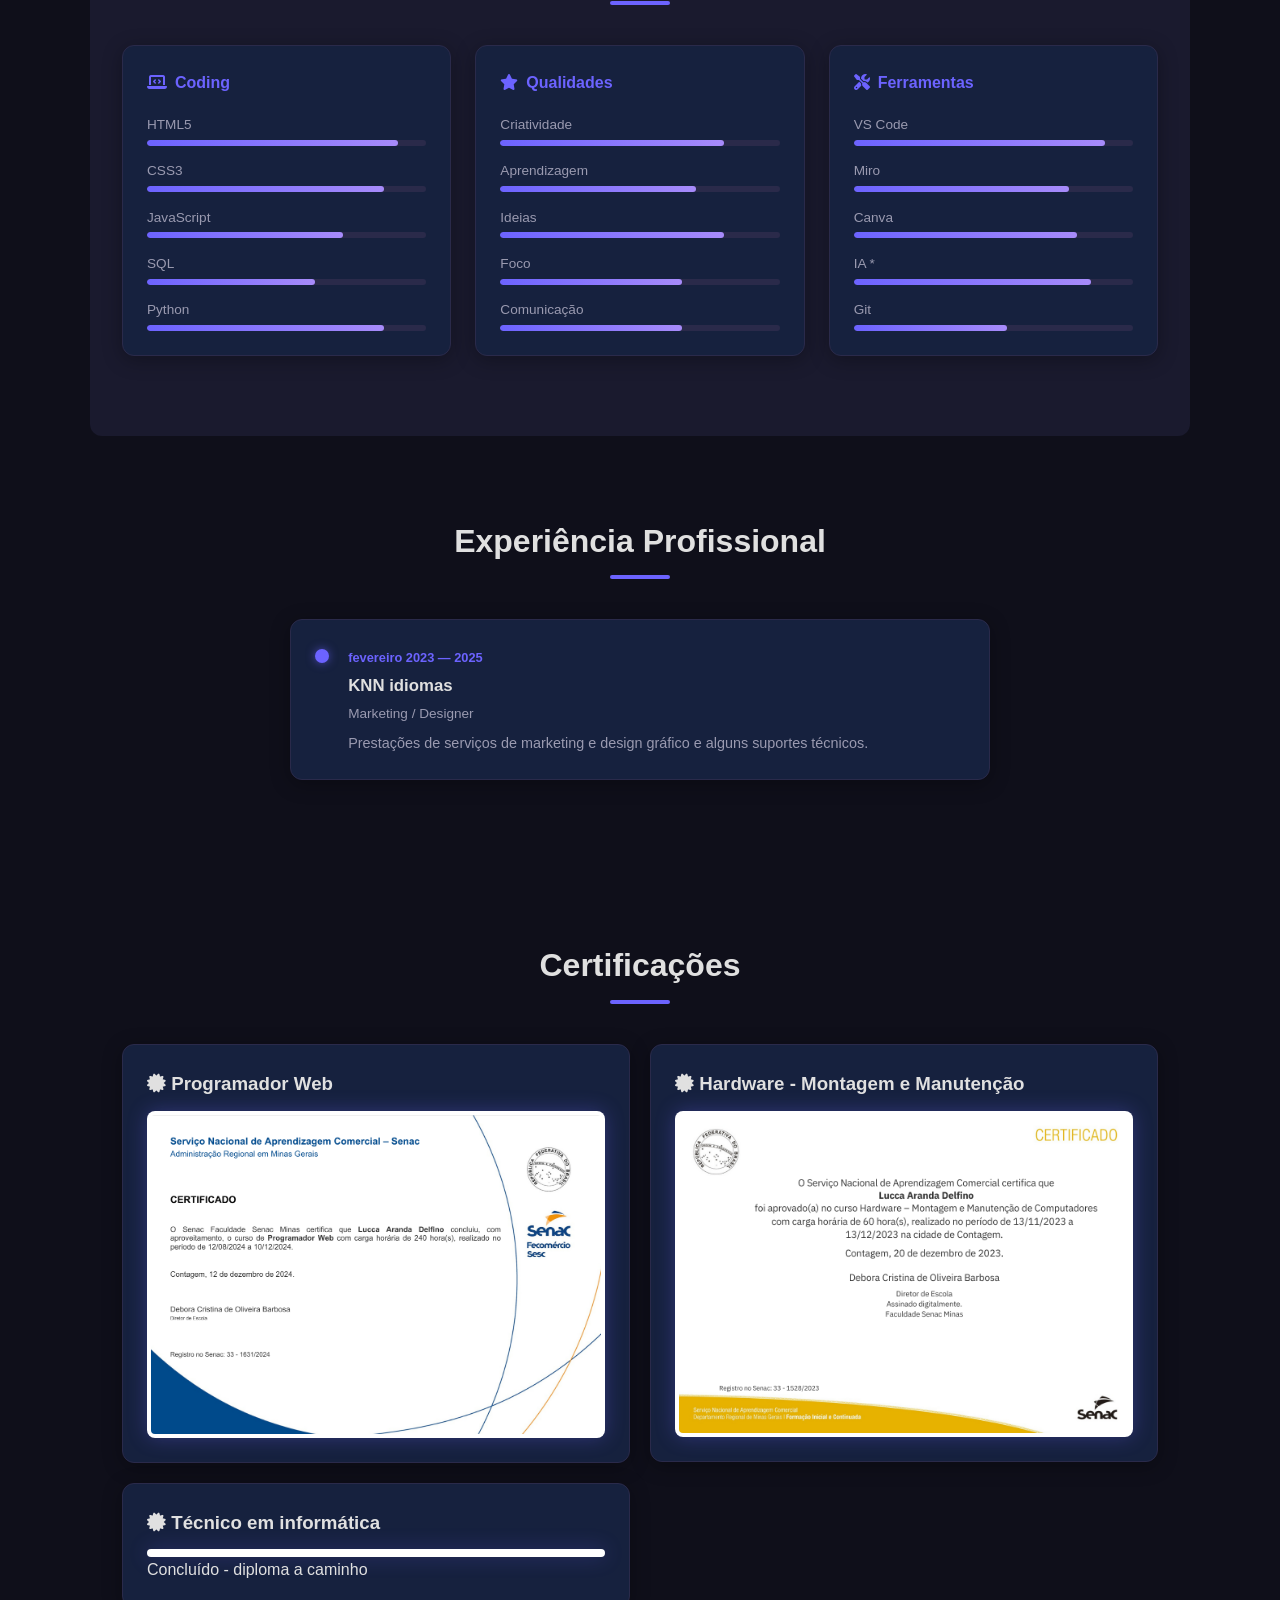
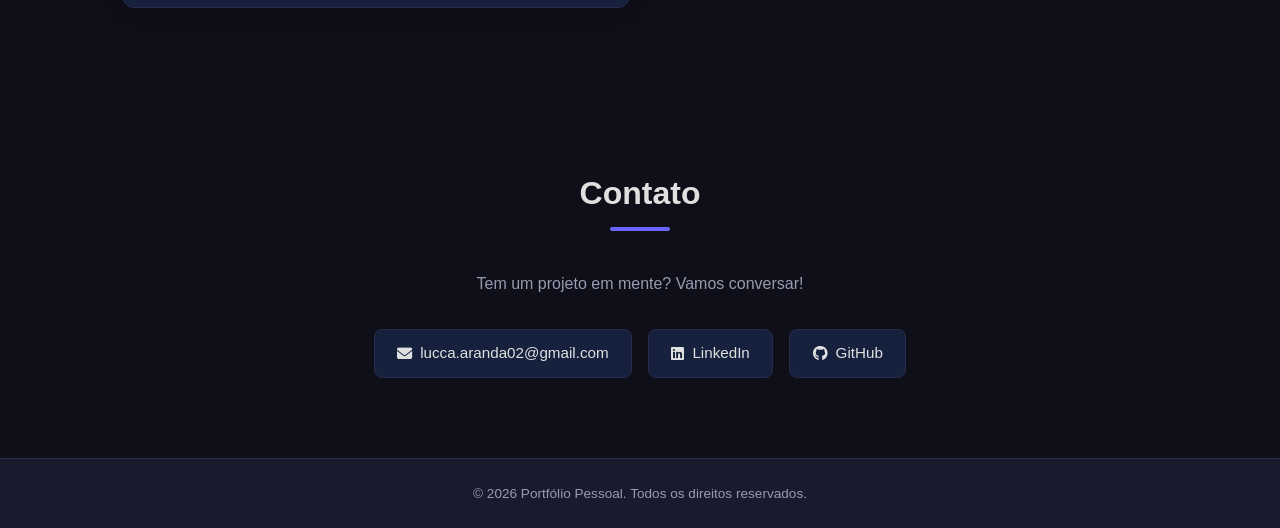
==== commit 6936dfce: "Projeto que tava faltando" ====
--- a/html/portfolp.html
+++ b/html/portfolp.html
@@ -1,4 +1,4 @@
-<!DOCTYPE html>
+﻿<!DOCTYPE html>
 <html lang="pt-br">
 <head>
     <meta charset="UTF-8">
@@ -53,7 +53,7 @@
                     <a href="#" class="btn btn-sm">Ver Projeto</a>
                 </div>
                 <div class="projeto card">
-                    <div class="projeto-icon"><i class="fas fa-tasks"></i></div>
+                    <div class="projeto-icon"><i class="fas fa-moon"></i></div>
                     <h3>App de Jornada de Sonhos</h3>
                     <p>App de para você anotar e armazenar seus sonhos noturnos para amantes de conhecimentos oníricos.</p>
                     <div class="projeto-tags">
@@ -62,13 +62,13 @@
                     <a href="https://3000-i5f0u5xpba576burtj820-b237eb32.sandbox.novita.ai/" class="btn btn-sm">Ver Projeto</a>
                 </div>
                 <div class="projeto card">
-                    <div class="projeto-icon"><i class="fas fa-code"></i></div>
-                    <h3>Projeto 3</h3>
-                    <p>Descrição do projeto, tecnologias utilizadas e resultados alcançados.</p>
+                    <div class="projeto-icon"><i class="fas fa-tasks"></i></div>
+                    <h3>Taswork</h3>
+                    <p>Gerenciamento de tarefas com funcionalidades de criar, editar e deletar itens com persistência local</p>
                     <div class="projeto-tags">
                         <span>Node.js</span><span>Express</span>
                     </div>
-                    <a href="#" class="btn btn-sm">Ver Projeto</a>
+                    <a href="https://lucc131.github.io/taswork/" class="btn btn-sm">Ver Projeto</a>
                 </div>
             </div>
         </section>
@@ -115,7 +115,7 @@
                 <div class="timeline-item card">
                     <div class="timeline-dot"></div>
                     <div class="timeline-info">
-                        <span class="timeline-periodo">Jan 2023 — Presente</span>
+                        <span class="timeline-periodo">fevereiro 2023 — 2025</span>
                         <h3>KNN idiomas</h3>
                         <p class="timeline-cargo">Marketing / Designer</p>
                         <p>Prestações de serviços de marketing e design gráfico e alguns suportes técnicos.</p>
@@ -134,6 +134,11 @@
                 <div class="certificação card">
                     <h3><i class="fas fa-certificate"></i> Hardware - Montagem e Manutenção</h3>
                     <img src="../media/imgs/HS.png" alt="Certificação 2" class="certificacao-img">
+                </div>
+                <div class="certificação card">
+                    <h3><i class="fas fa-certificate"></i> <b></b> Técnico em informática</h3>
+                    <img src="../media/imgs/Diploma.png" alt="" class="certificacao-img">
+                    <p>Concluído - diploma a caminho</p>
                 </div>
             </div>
         </section>
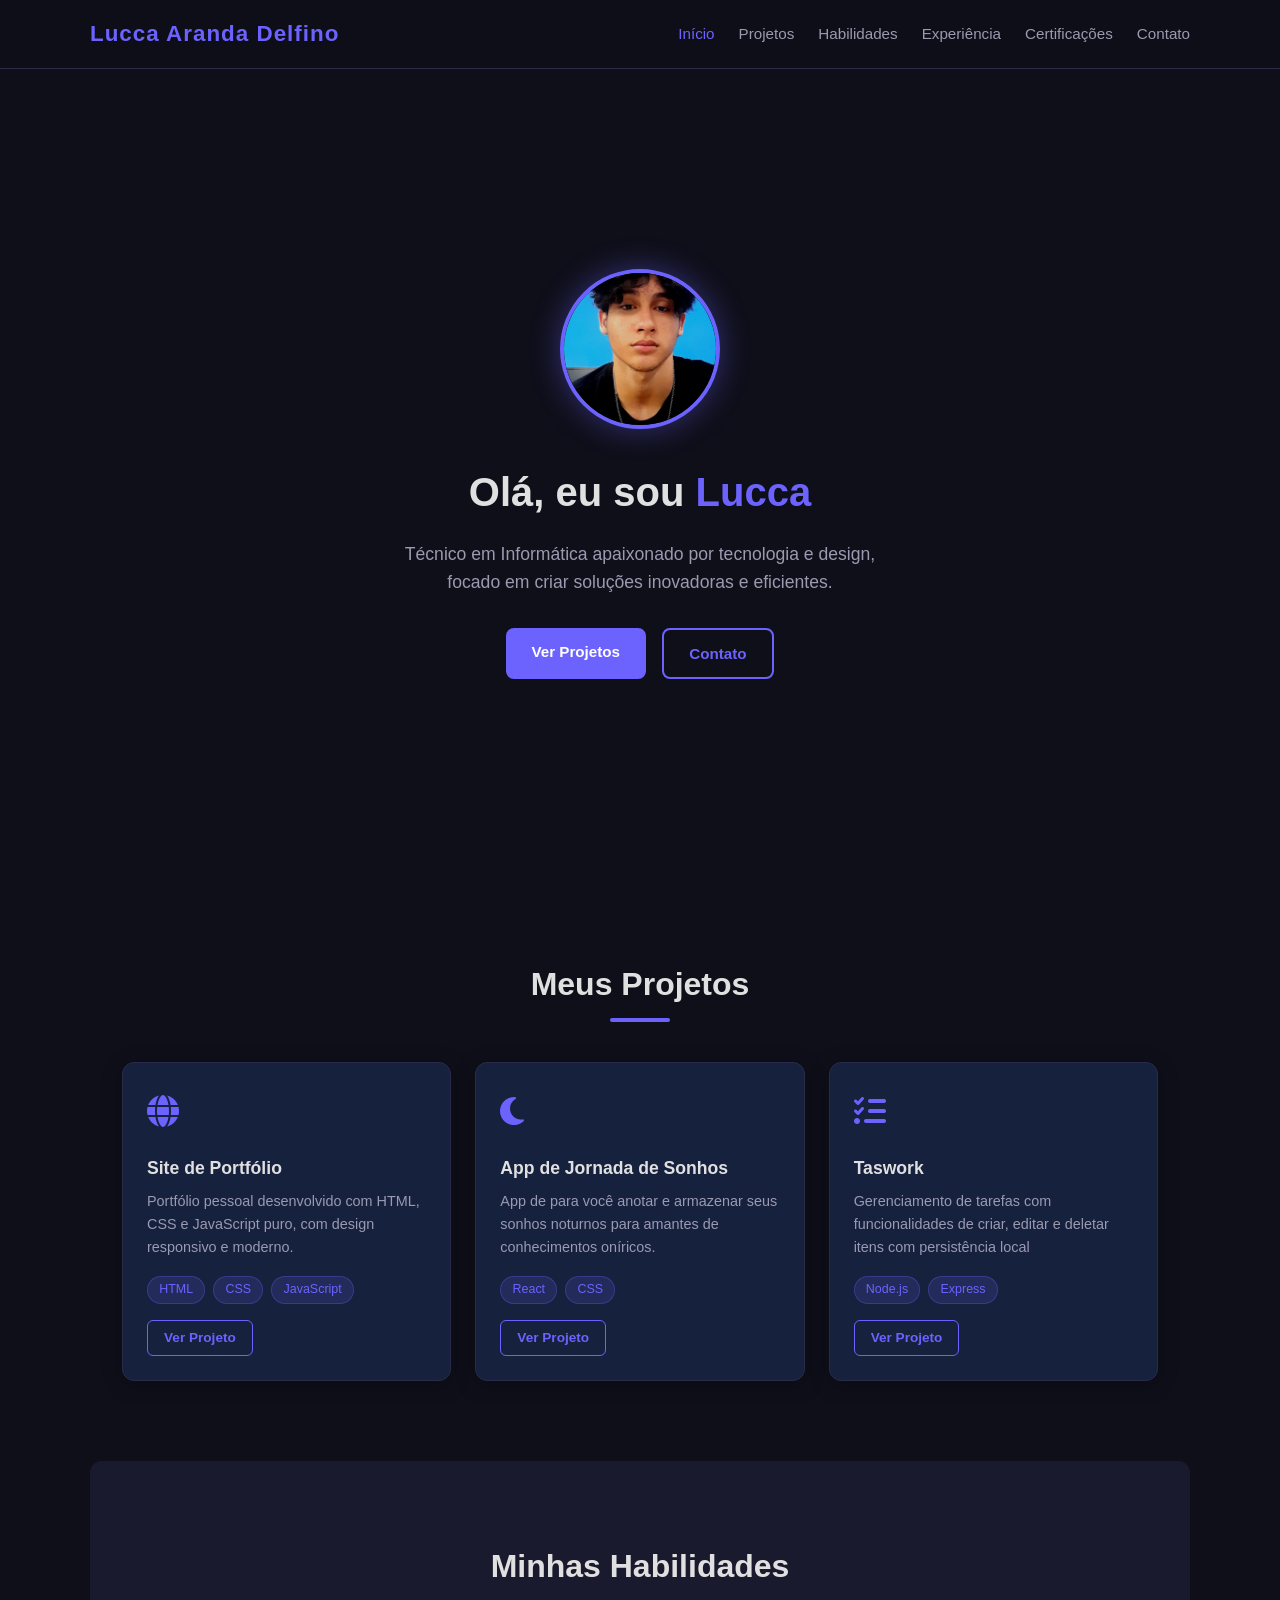
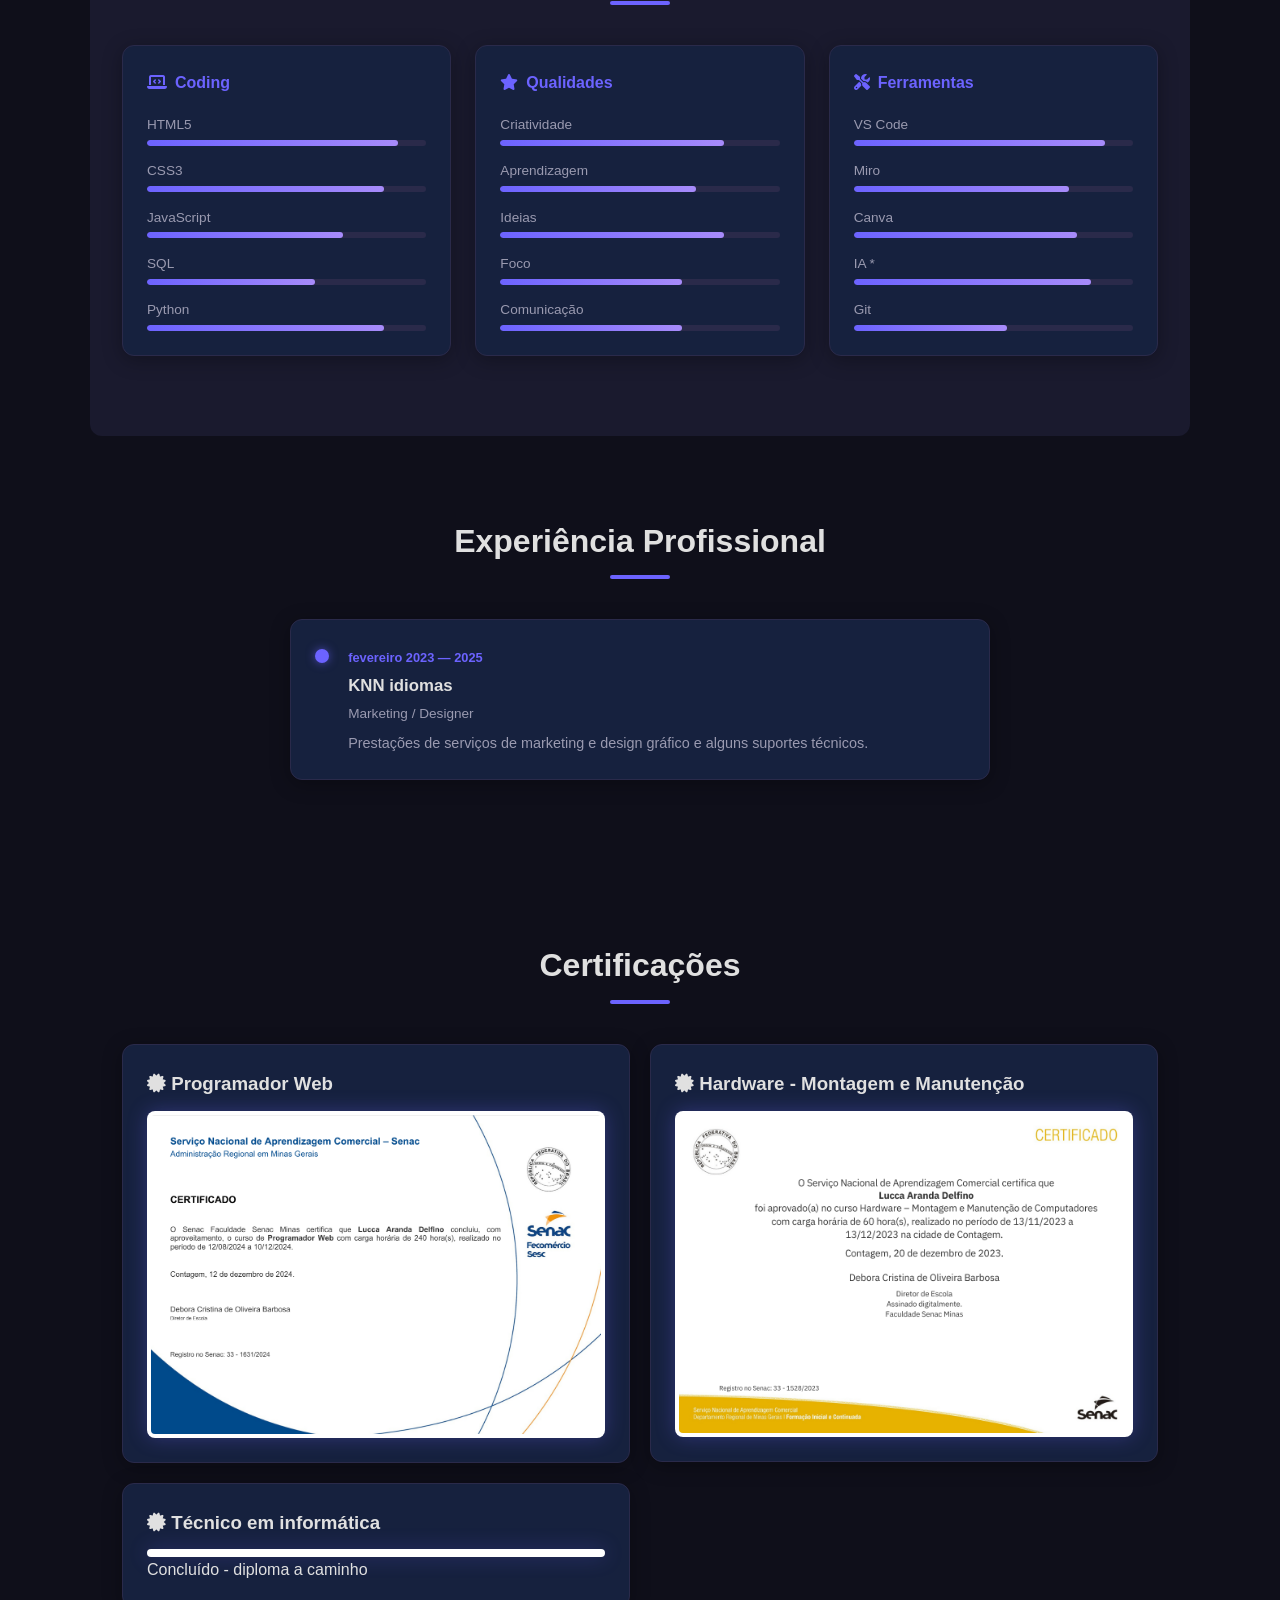
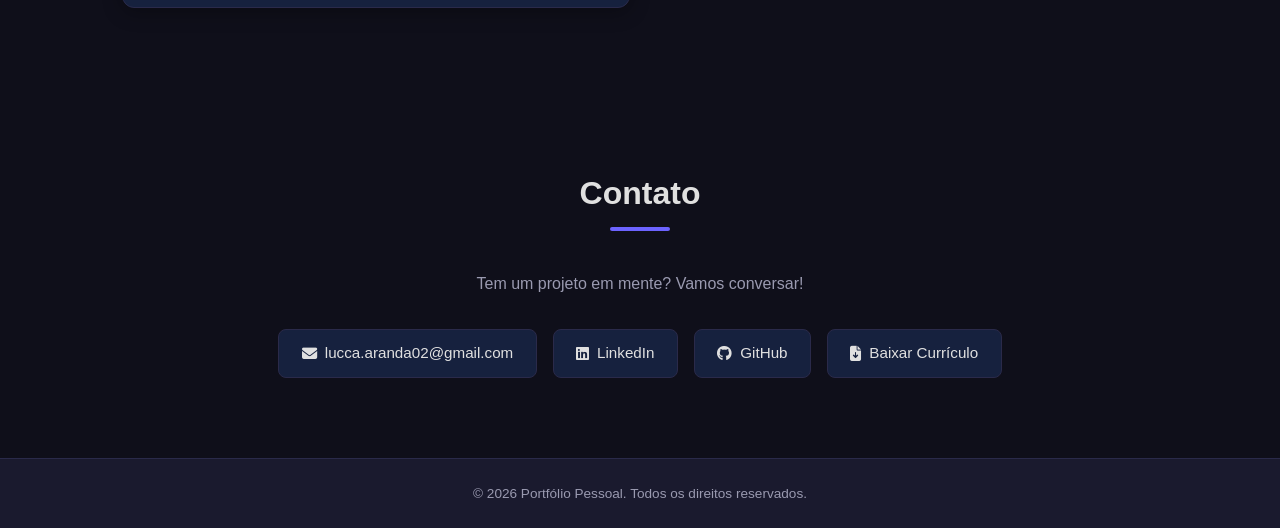
==== commit dd4c2cb4: "Currículo" ====
--- a/html/portfolp.html
+++ b/html/portfolp.html
@@ -151,6 +151,7 @@
                     <a href="https://mail.google.com" class="contato-item"><i class="fas fa-envelope"></i> lucca.aranda02@gmail.com</a>
                     <a href="https://www.linkedin.com/in/lucca-delfino-66b425368/" target="_blank" class="contato-item"><i class="fab fa-linkedin"></i> LinkedIn</a>
                     <a href="https://github.com/Lucc131" target="_blank" class="contato-item"><i class="fab fa-github"></i> GitHub</a>
+                    <a href="../media/pdf/Currículo Lucca Aranda.pdf" download="Curriculo-Lucca-Aranda.pdf" class="contato-item"> <i class="fas fa-file-arrow-down"></i> Baixar Currículo</a>
                 </div>
             </div>
         </section>
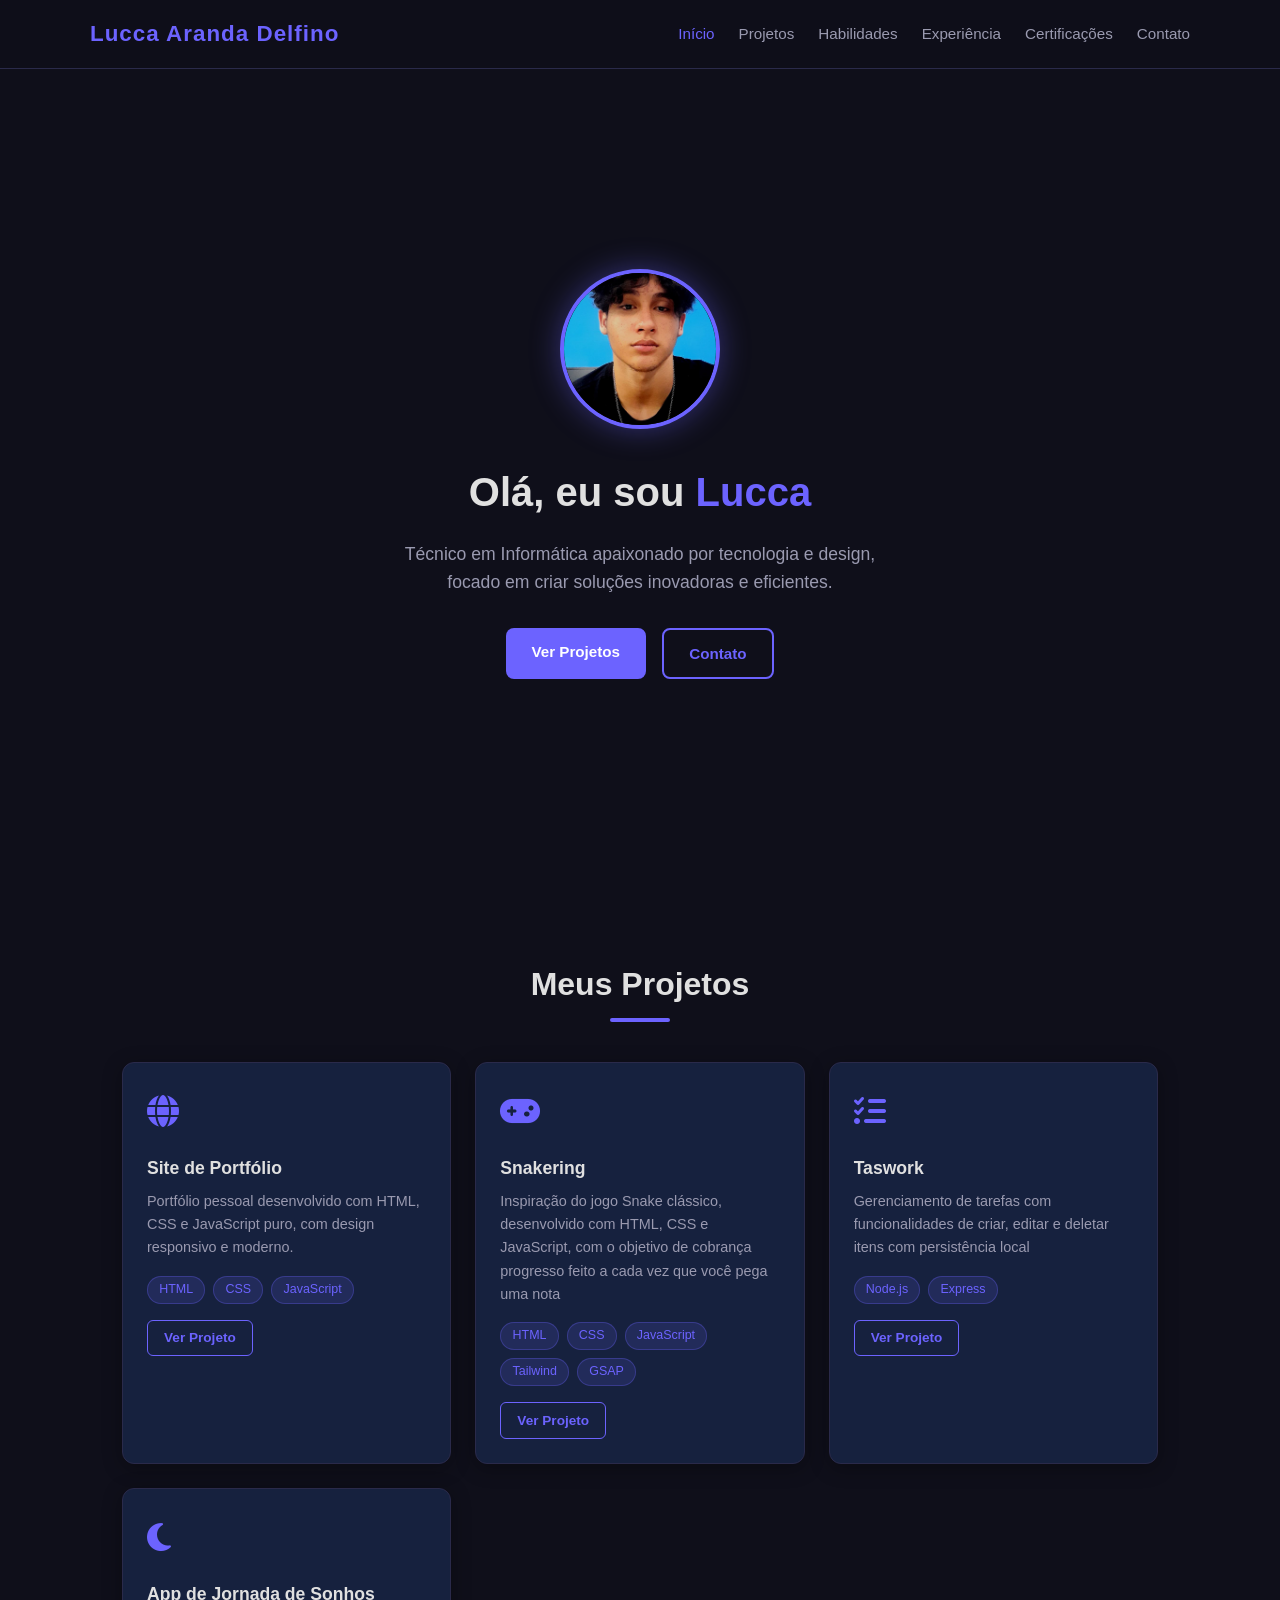
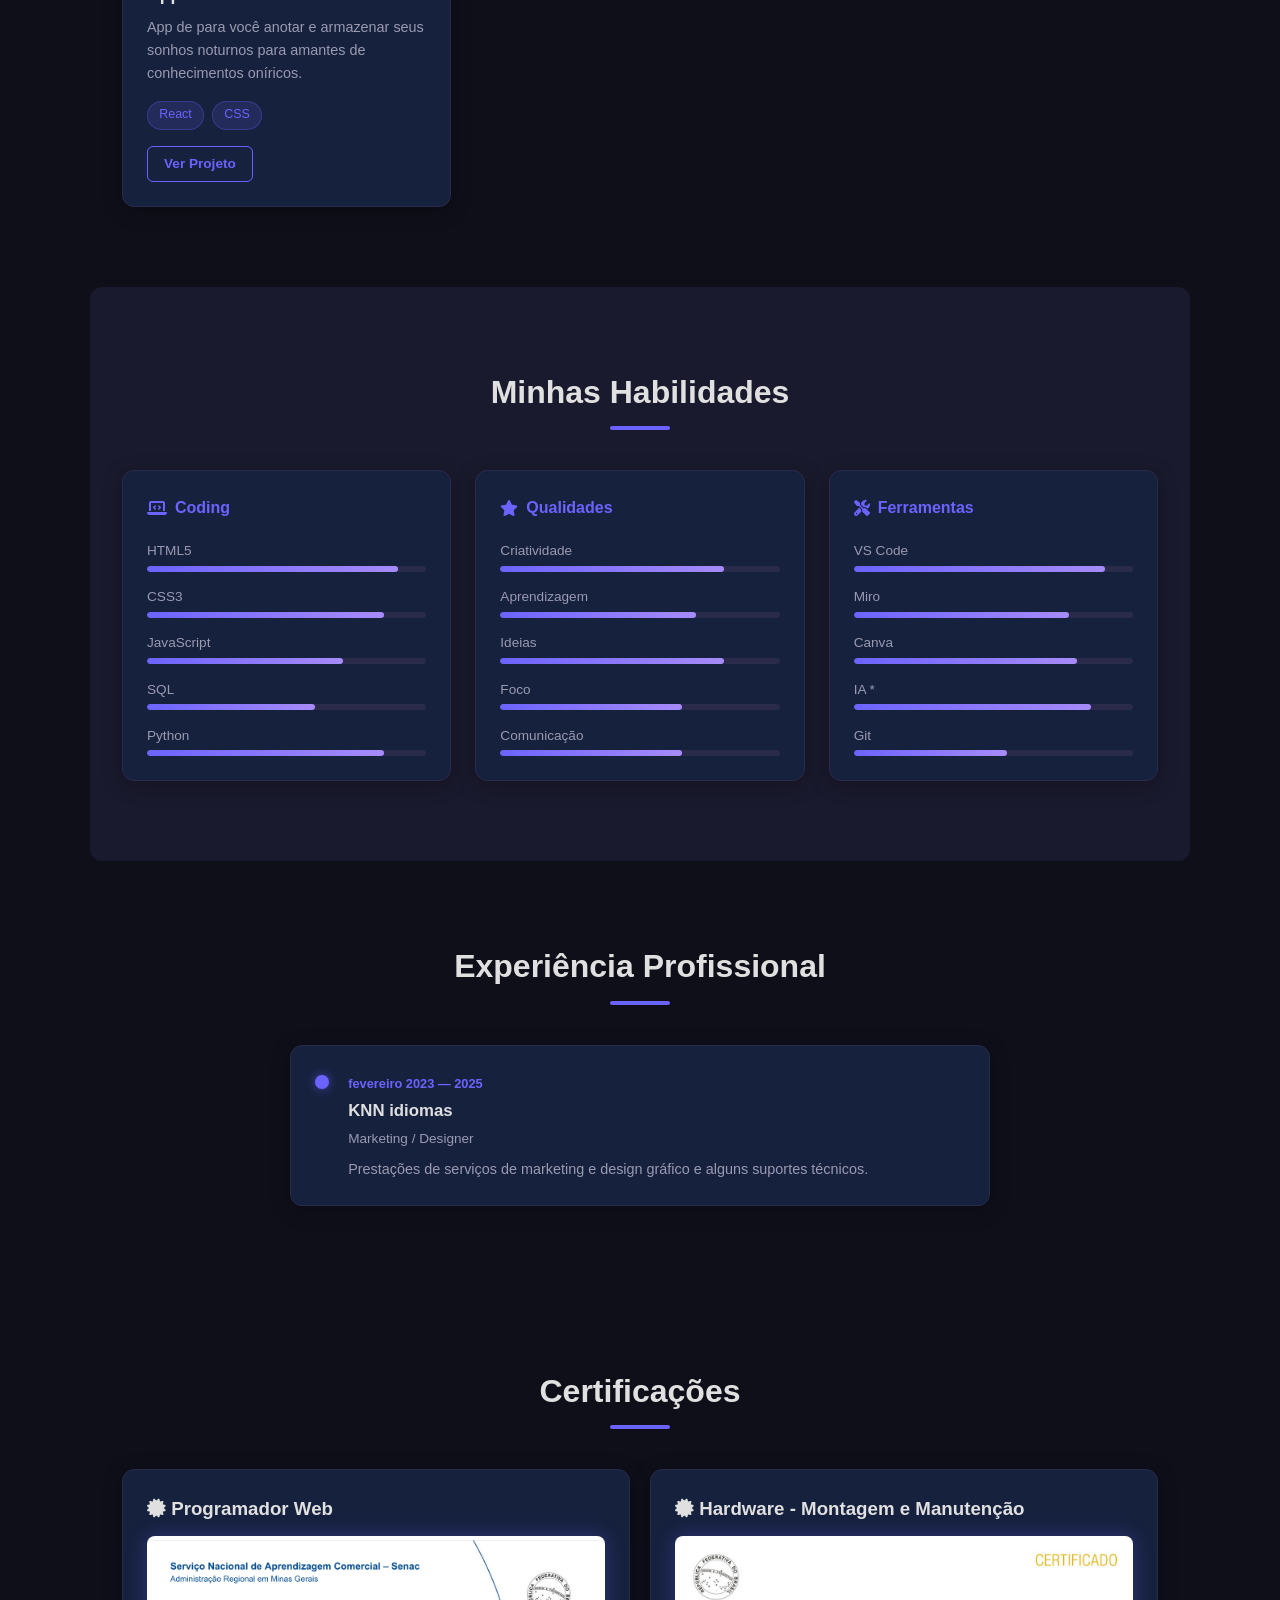
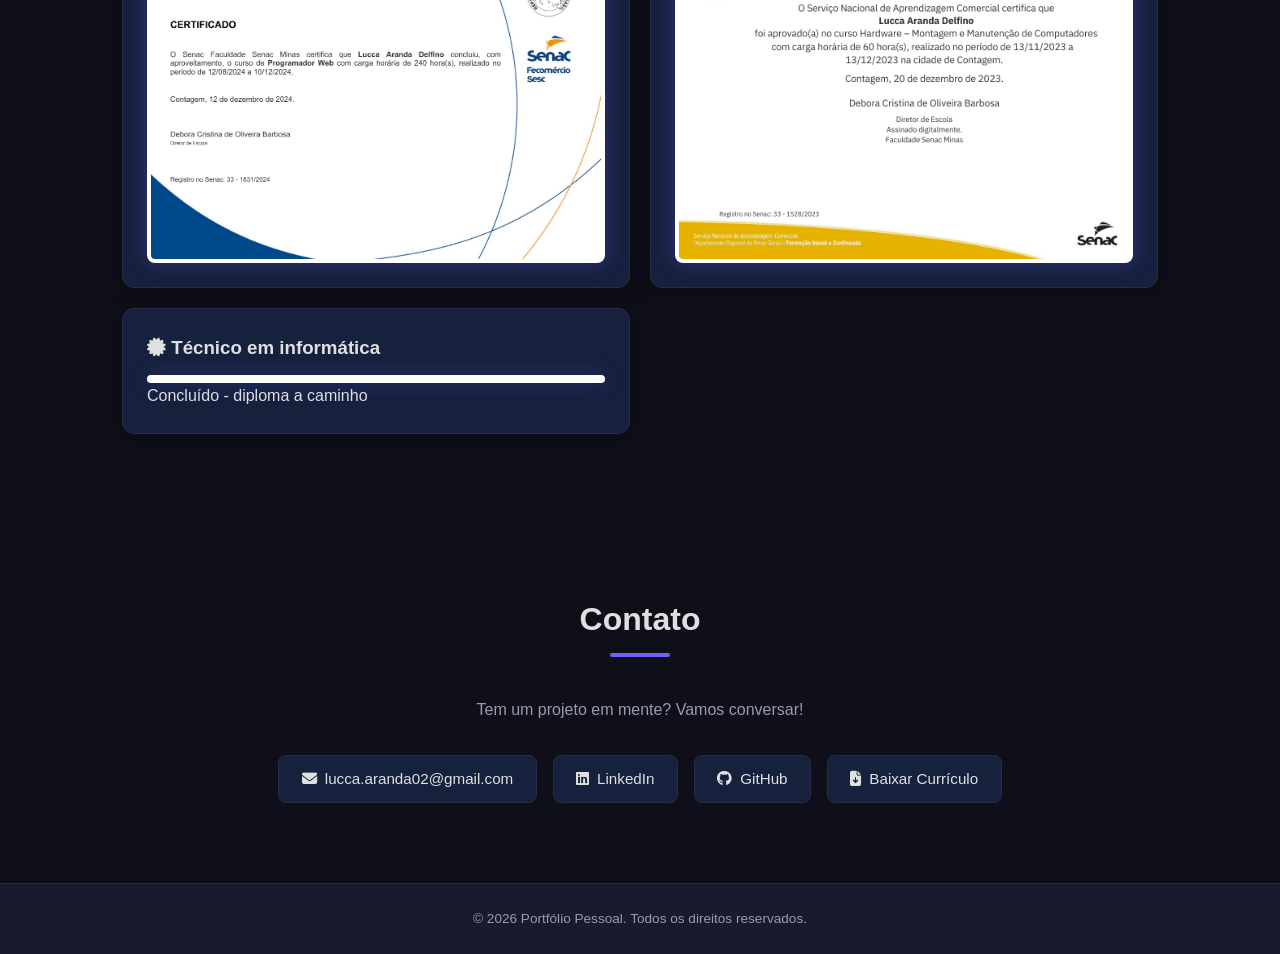
==== commit 6b8dcd92: "Projeto recente" ====
--- a/html/portfolp.html
+++ b/html/portfolp.html
@@ -53,13 +53,13 @@
                     <a href="#" class="btn btn-sm">Ver Projeto</a>
                 </div>
                 <div class="projeto card">
-                    <div class="projeto-icon"><i class="fas fa-moon"></i></div>
-                    <h3>App de Jornada de Sonhos</h3>
-                    <p>App de para você anotar e armazenar seus sonhos noturnos para amantes de conhecimentos oníricos.</p>
+                    <div class="projeto-icon"><i class="fas fa-gamepad"></i></div>
+                    <h3>Snakering</h3>
+                    <p>Inspiração do jogo Snake clássico, desenvolvido com HTML, CSS e JavaScript, com o objetivo de cobrança progresso feito a cada vez que você pega uma nota</p>
                     <div class="projeto-tags">
-                        <span>React</span><span>CSS</span>
+                        <span>HTML</span><span>CSS</span><span>JavaScript</span><span>Tailwind</span><span>GSAP</span>
                     </div>
-                    <a href="https://3000-i5f0u5xpba576burtj820-b237eb32.sandbox.novita.ai/" class="btn btn-sm">Ver Projeto</a>
+                    <a href="https://lucc131.github.io/Snakering/" class="btn btn-sm">Ver Projeto</a>
                 </div>
                 <div class="projeto card">
                     <div class="projeto-icon"><i class="fas fa-tasks"></i></div>
@@ -69,6 +69,15 @@
                         <span>Node.js</span><span>Express</span>
                     </div>
                     <a href="https://lucc131.github.io/taswork/" class="btn btn-sm">Ver Projeto</a>
+                </div>
+                <div class="projeto card">
+                    <div class="projeto-icon"><i class="fas fa-moon"></i></div>
+                    <h3>App de Jornada de Sonhos</h3>
+                    <p>App de para você anotar e armazenar seus sonhos noturnos para amantes de conhecimentos oníricos.</p>
+                    <div class="projeto-tags">
+                        <span>React</span><span>CSS</span>
+                    </div>
+                    <a href="https://3000-i5f0u5xpba576burtj820-b237eb32.sandbox.novita.ai/" class="btn btn-sm">Ver Projeto</a>
                 </div>
             </div>
         </section>
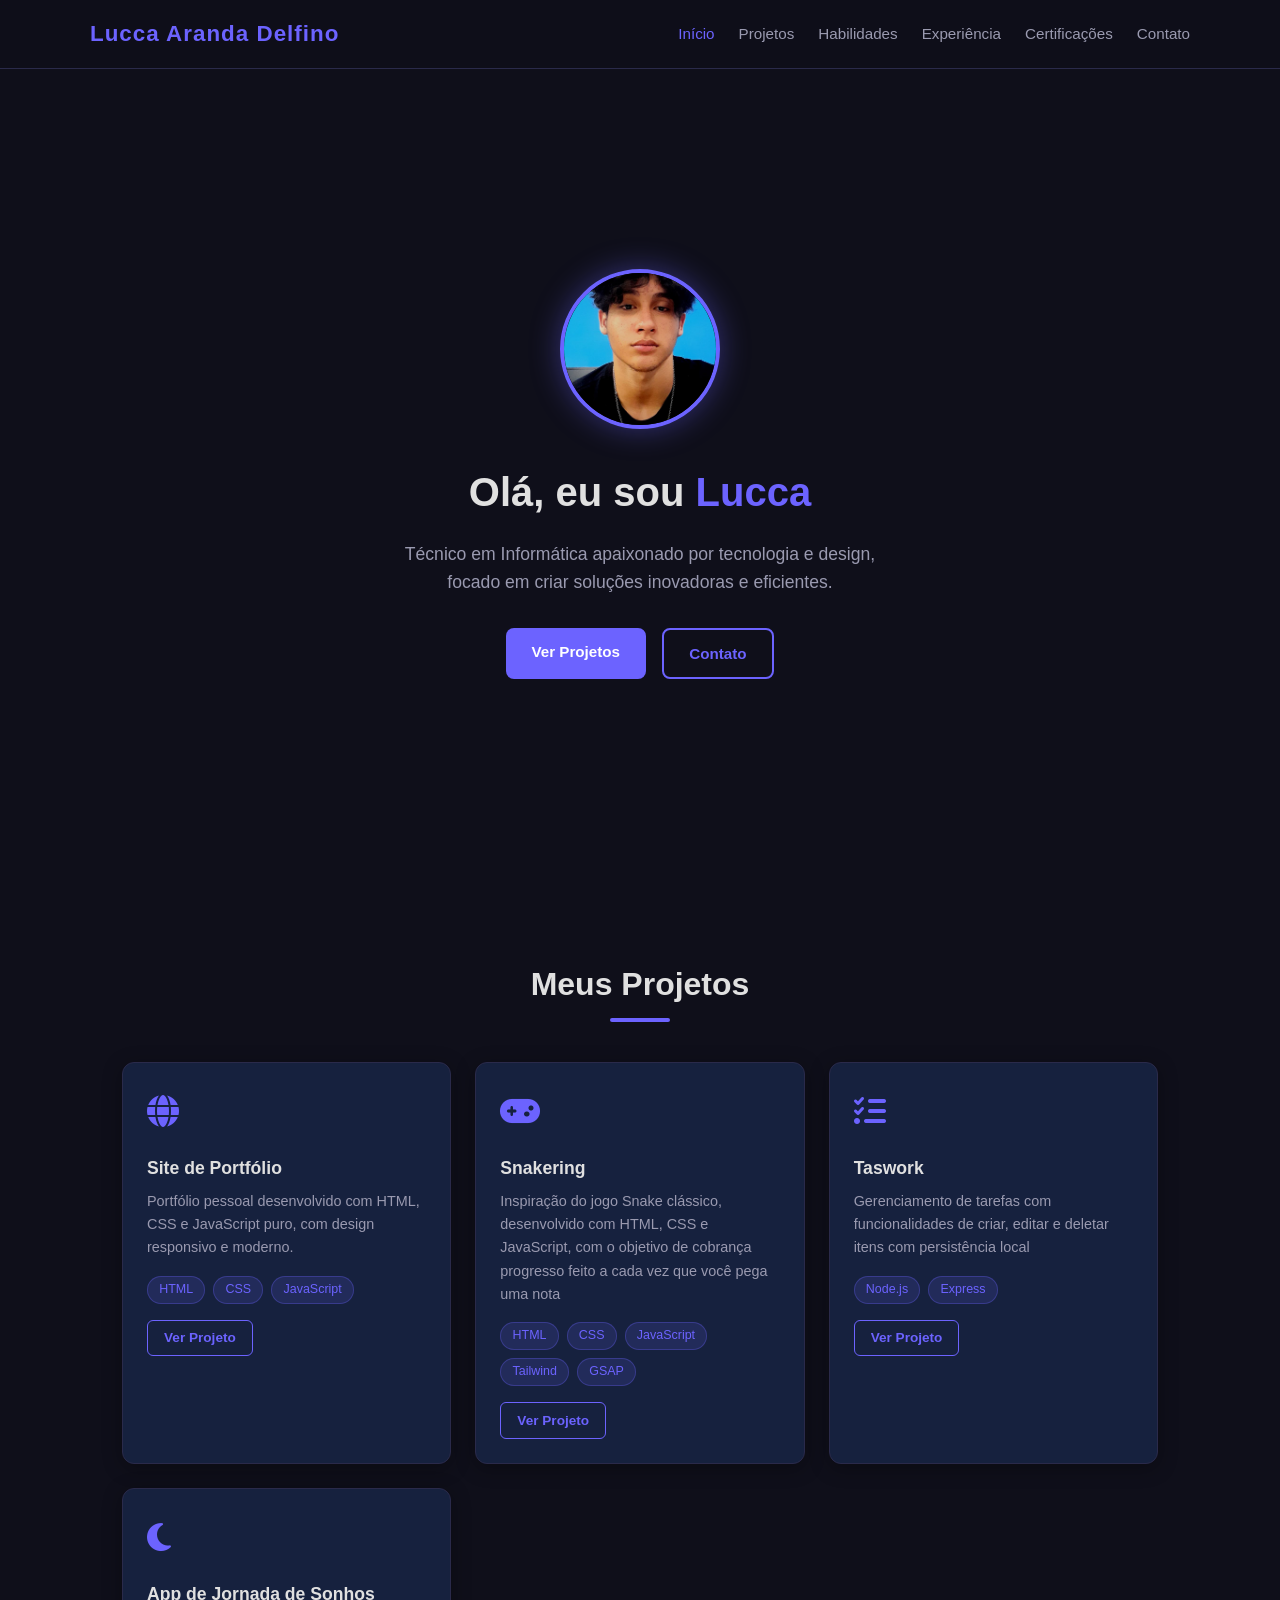
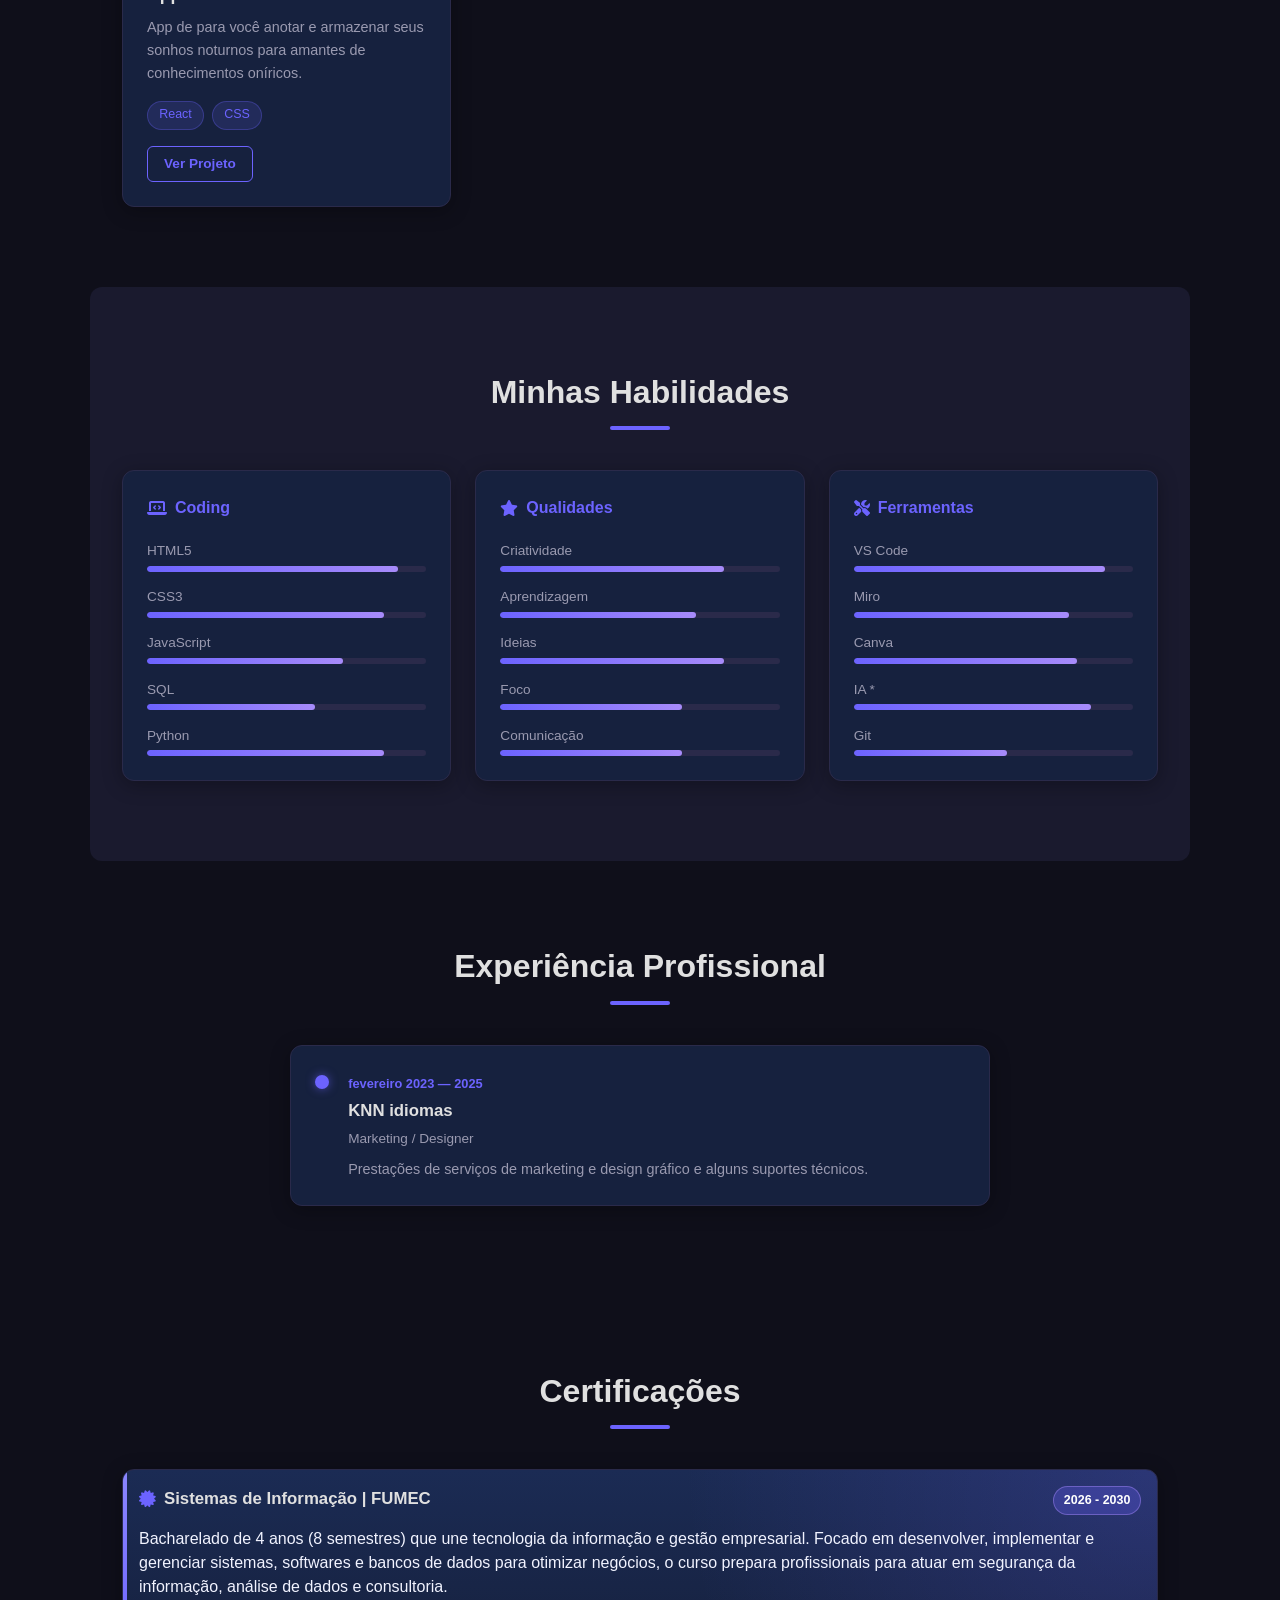
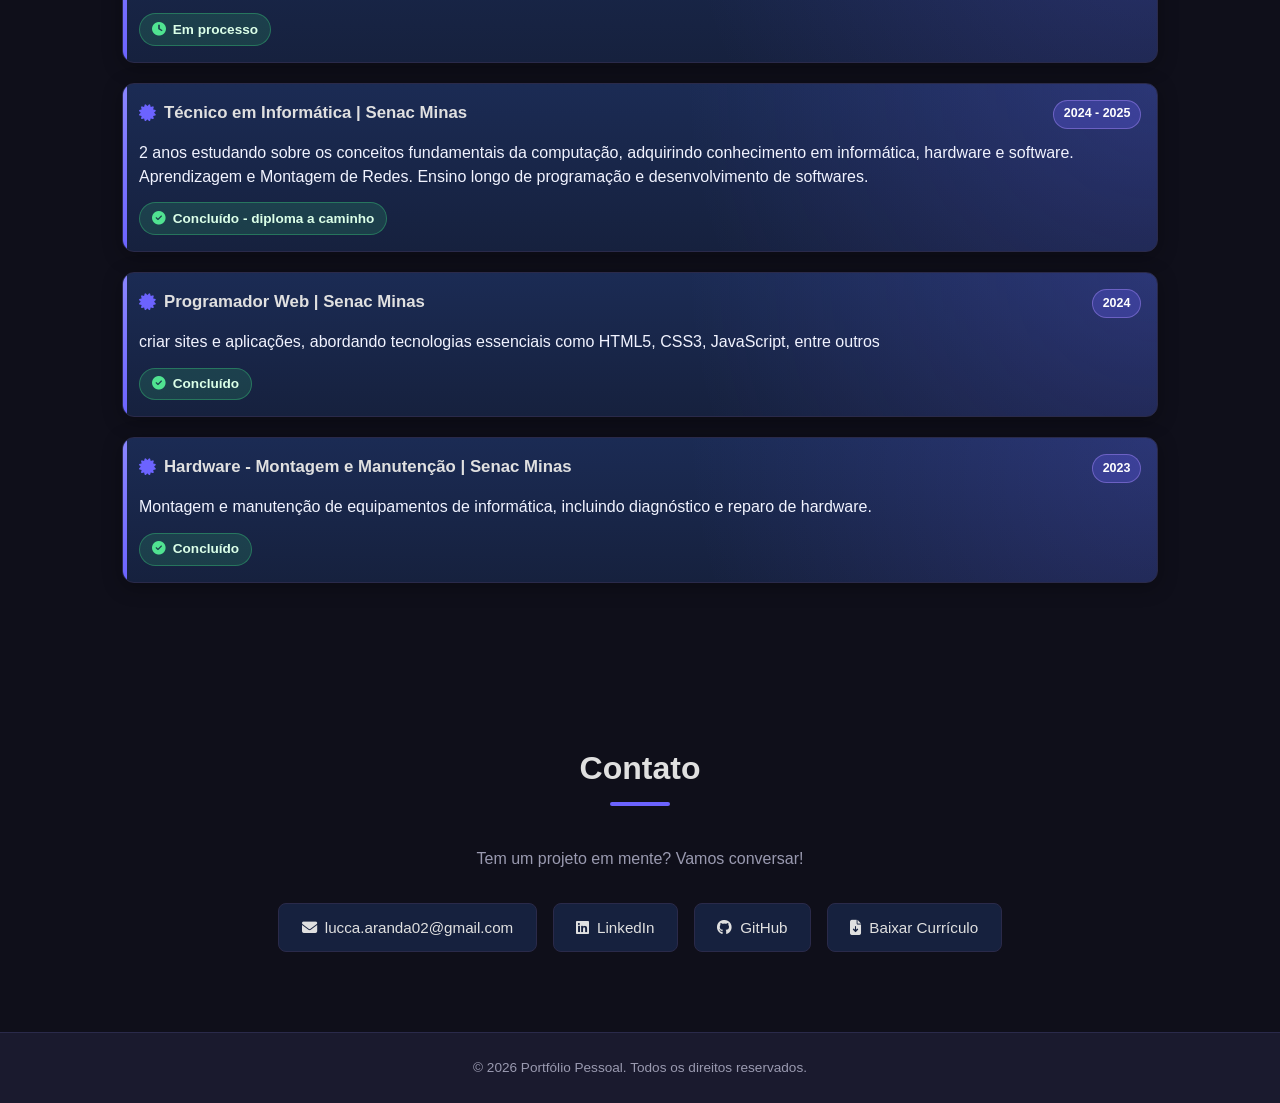
==== commit c86db4fe: "Mudança de layout nas Certificações" ====
--- a/html/portfolp.html
+++ b/html/portfolp.html
@@ -135,19 +135,38 @@
 
         <section class="certificacoes" id="certificacoes">
             <h2 class="section-title">Certificações</h2>
-            <div class="certificações-list">
-                <div class="certificação card">
-                    <h3><i class="fas fa-certificate"></i> Programador Web</h3>
-                    <img src="../media/imgs/Program.png" alt="Certificação 1" class="certificacao-img">
+            <div class="certificacoes-list">
+                <div class="certificacao card certificacao-destaque">
+                    <div class="certificacao-topo">
+                        <h3><i class="fas fa-certificate"></i> Sistemas de Informação | FUMEC</h3>
+                        <span class="certificacao-periodo">2026 - 2030</span>
+                    </div>
+                    <p>Bacharelado de 4 anos (8 semestres) que une tecnologia da informação e gestão empresarial. Focado em desenvolver, implementar e gerenciar sistemas, softwares e bancos de dados para otimizar negócios, o curso prepara profissionais para atuar em segurança da informação, análise de dados e consultoria.</p>
+                    <span class="certificacao-status"><i class="fas fa-clock"></i> Em processo</span>
                 </div>
-                <div class="certificação card">
-                    <h3><i class="fas fa-certificate"></i> Hardware - Montagem e Manutenção</h3>
-                    <img src="../media/imgs/HS.png" alt="Certificação 2" class="certificacao-img">
+                <div class="certificacao card certificacao-destaque">
+                    <div class="certificacao-topo">
+                        <h3><i class="fas fa-certificate"></i> Técnico em Informática | Senac Minas</h3>
+                        <span class="certificacao-periodo">2024 - 2025</span>
+                    </div>
+                    <p>2 anos estudando sobre os conceitos fundamentais da computação, adquirindo conhecimento em informática, hardware e software. Aprendizagem e Montagem de Redes. Ensino longo de programação e desenvolvimento de softwares.</p>
+                    <span class="certificacao-status"><i class="fas fa-circle-check"></i> Concluído - diploma a caminho</span>
                 </div>
-                <div class="certificação card">
-                    <h3><i class="fas fa-certificate"></i> <b></b> Técnico em informática</h3>
-                    <img src="../media/imgs/Diploma.png" alt="" class="certificacao-img">
-                    <p>Concluído - diploma a caminho</p>
+                <div class="certificacao card certificacao-destaque">
+                    <div class="certificacao-topo">
+                        <h3><i class="fas fa-certificate"></i> Programador Web | Senac Minas</h3>
+                        <span class="certificacao-periodo">2024</span>
+                    </div>
+                    <p>criar sites e aplicações, abordando tecnologias essenciais como HTML5, CSS3, JavaScript, entre outros</p>
+                    <span class="certificacao-status"><i class="fas fa-circle-check"></i>Concluído</span>
+                </div>
+                <div class="certificacao card certificacao-destaque">
+                    <div class="certificacao-topo">
+                        <h3><i class="fas fa-certificate"></i> Hardware - Montagem e Manutenção | Senac Minas</h3>
+                        <span class="certificacao-periodo">2023</span>
+                    </div>
+                    <p>Montagem e manutenção de equipamentos de informática, incluindo diagnóstico e reparo de hardware.</p>
+                    <span class="certificacao-status"><i class="fas fa-circle-check"></i> Concluído</span>
                 </div>
             </div>
         </section>
--- a/css/portfolp.css
+++ b/css/portfolp.css
@@ -527,6 +527,77 @@
     box-shadow: 0 8px 30px rgba(108, 99, 255, 0.2);
 }
 
+.certificacao h3 {
+    display: flex;
+    align-items: center;
+    gap: 0.5rem;
+    font-size: 1.05rem;
+}
+
+.certificacao h3 i {
+    color: var(--cor-primaria);
+}
+
+.certificacao-destaque {
+    position: relative;
+    overflow: hidden;
+    background:
+        radial-gradient(circle at top right, rgba(108, 99, 255, 0.2), transparent 45%),
+        linear-gradient(180deg, #1b2b54 0%, var(--cor-card) 100%);
+}
+
+.certificacao-destaque::before {
+    content: '';
+    position: absolute;
+    left: 0;
+    top: 0;
+    bottom: 0;
+    width: 4px;
+    background: linear-gradient(180deg, #8b86ff 0%, var(--cor-primaria) 100%);
+}
+
+.certificacao-topo {
+    display: flex;
+    align-items: flex-start;
+    justify-content: space-between;
+    gap: 0.8rem;
+    margin-bottom: 0.75rem;
+}
+
+.certificacao-periodo {
+    font-size: 0.78rem;
+    font-weight: 700;
+    color: #fff;
+    background: #6c63ff47;
+    border: 1px solid rgba(167, 139, 250, 0.45);
+    padding: 0.22rem 0.6rem;
+    border-radius: 999px;
+    white-space: nowrap;
+}
+
+.certificacao-destaque p {
+    color: #f1f3ff;
+    font-size: 1rem;
+    line-height: 1.5;
+}
+
+.certificacao-status {
+    display: inline-flex;
+    align-items: center;
+    gap: 0.45rem;
+    margin-top: 0.85rem;
+    padding: 0.28rem 0.72rem;
+    border-radius: 999px;
+    font-size: 0.85rem;
+    font-weight: 600;
+    color: #dbffe8;
+    background: rgba(56, 208, 124, 0.16);
+    border: 1px solid rgba(56, 208, 124, 0.38);
+}
+
+.certificacao-status i {
+    color: #50e391;
+}
 
 .certificacao-img {
     width: 100%;
@@ -549,17 +620,6 @@
     padding: 1rem;
 }
 
-#certificacoes .certificacao-img {
-    display: block;
-    width: min(100%, 700px);
-    max-height: 340px;
-    height: auto;
-    object-fit: contain;
-    margin: 0.75rem auto 0;
-    padding: 0.25rem;
-    background-color: #ffffff;
-}
-
 @media (max-width: 768px) {
     #certificacoes .certificacao-img {
         max-height: 220px;
@@ -575,6 +635,30 @@
 @media (max-width: 900px) {
     #certificacoes > div {
         grid-template-columns: 1fr;
+    }
+}
+
+.certificacoes-list {
+    display: grid;
+    grid-template-columns: repeat(2, minmax(0, 1fr));
+    gap: 1.25rem;
+    align-items: start;
+}
+
+.certificacoes-list .certificacao-destaque {
+    grid-column: 1 / -1;
+}
+
+@media (max-width: 900px) {
+    .certificacoes-list {
+        grid-template-columns: 1fr;
+    }
+}
+
+@media (max-width: 600px) {
+    .certificacao-topo {
+        flex-direction: column;
+        gap: 0.45rem;
     }
 }
 
@@ -589,7 +673,7 @@
     display: none;
     align-items: center;
     justify-content: center;
-    background: rgba(0, 0, 0, 0.78);
+    background: #000000c7;
     z-index: 1000;
     padding: 1rem;
 }
